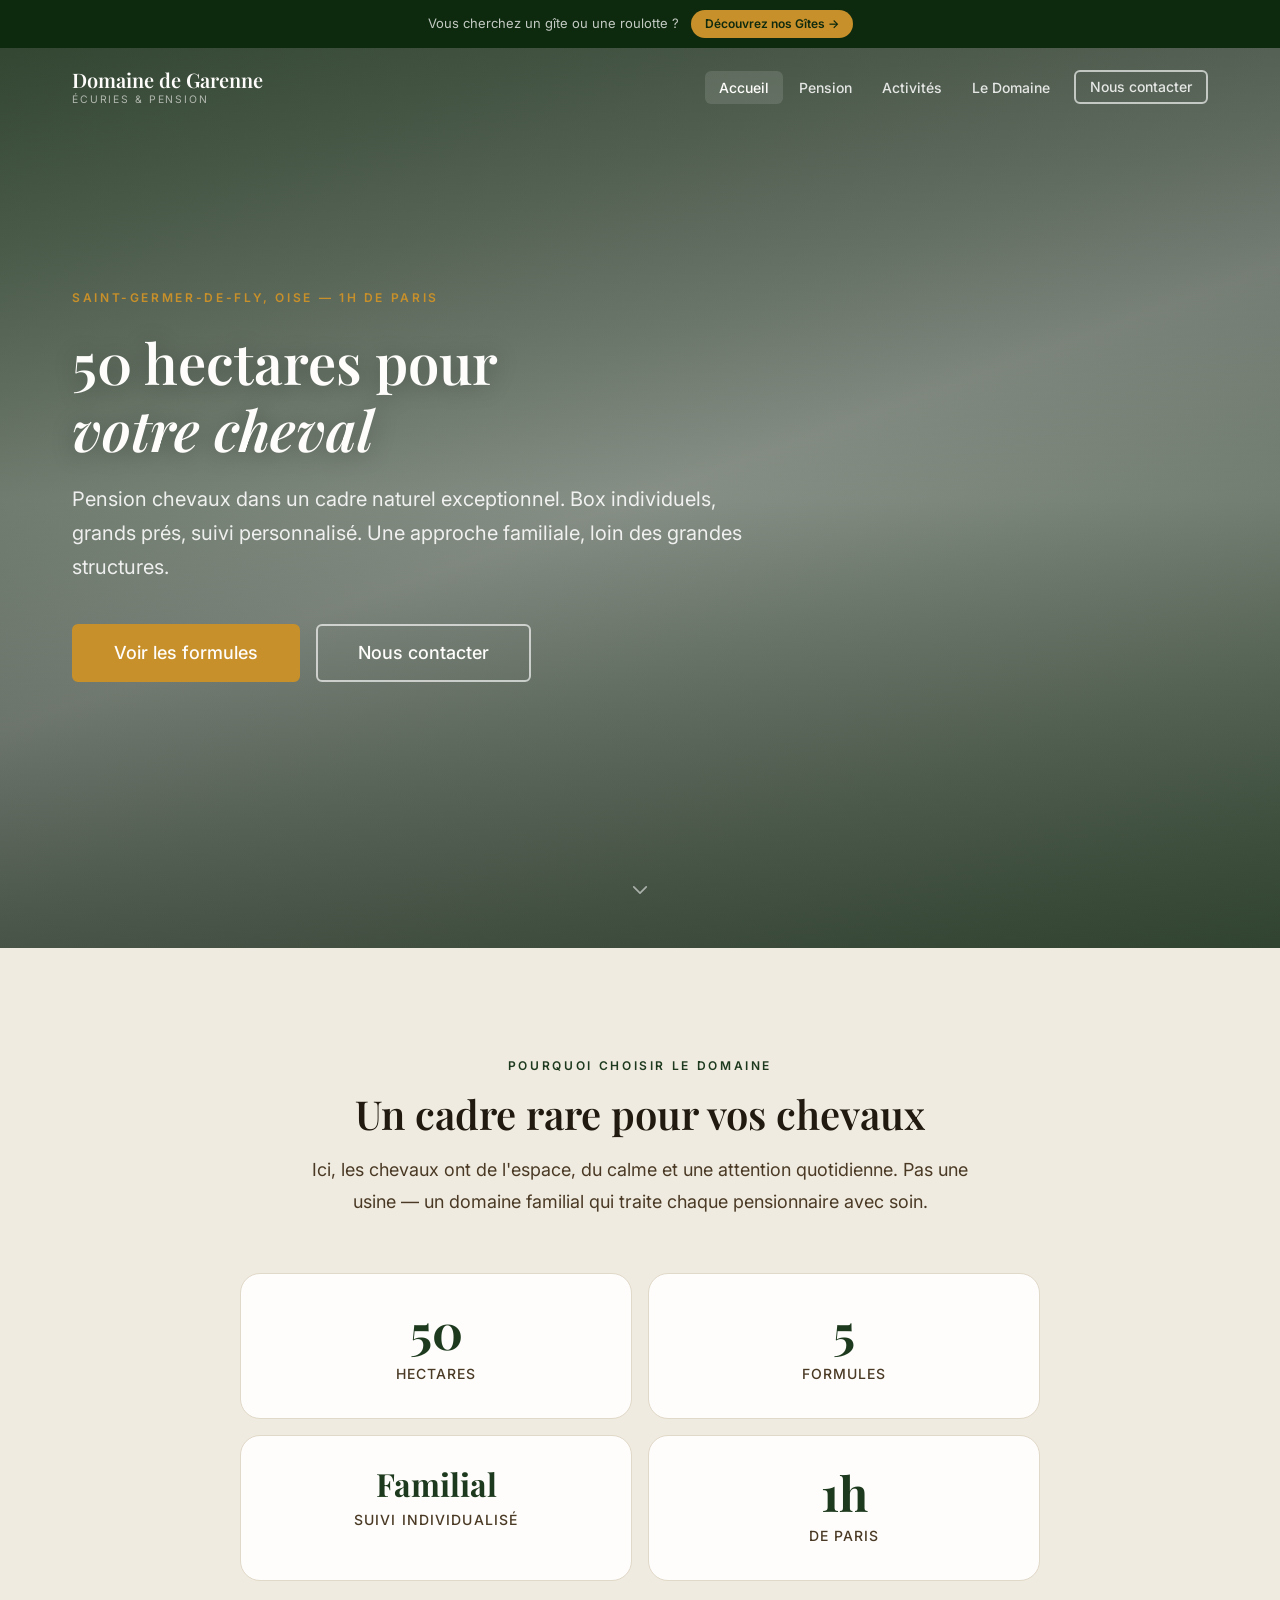
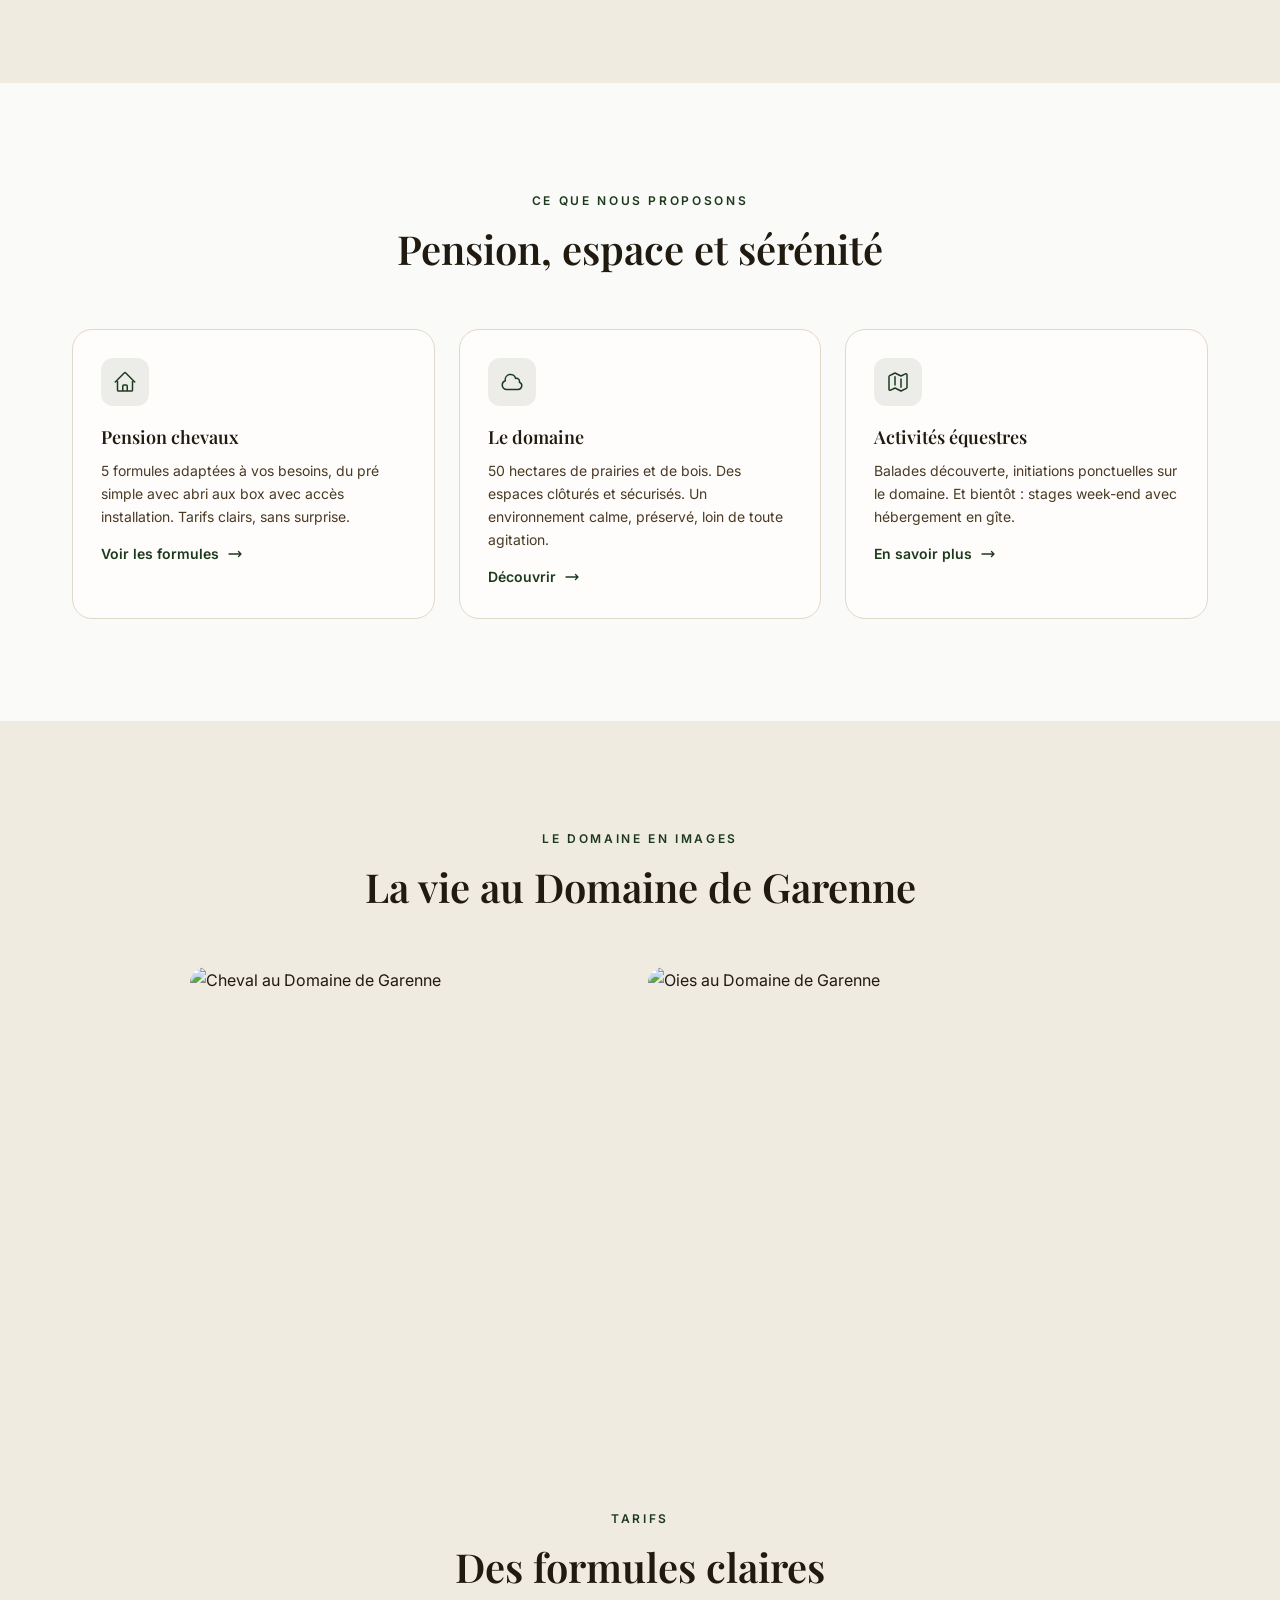
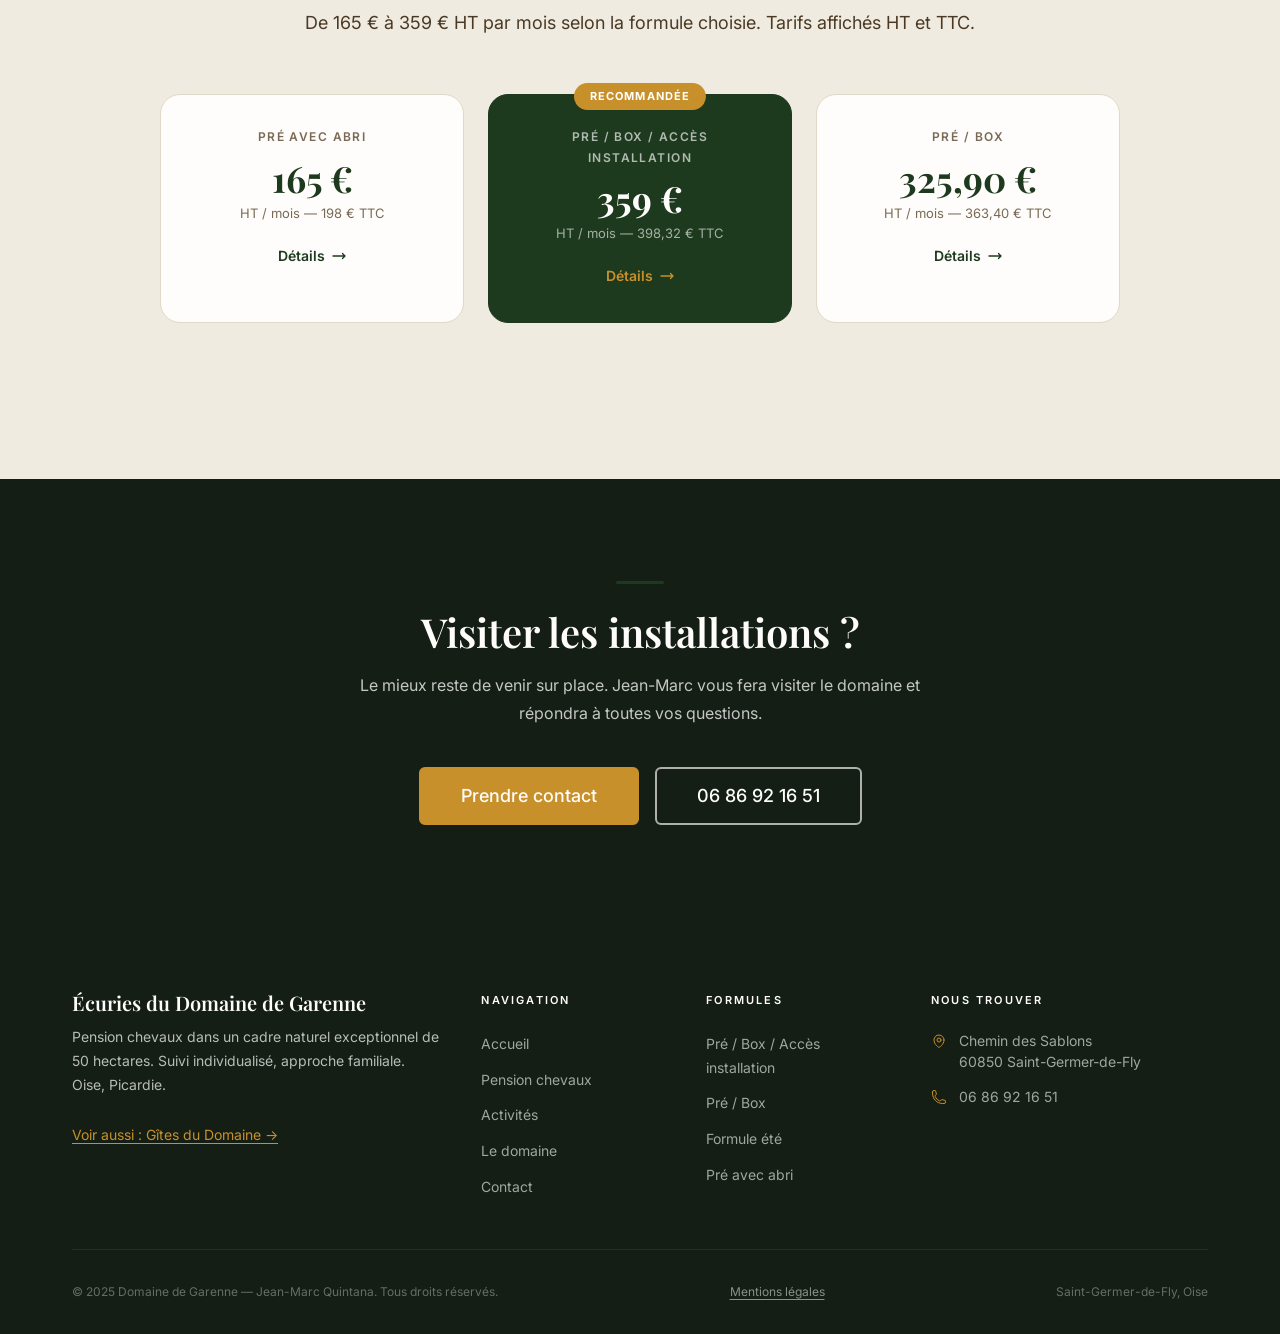
==== sites/ecuries/index.html @ bb7e48c3 "chore(contact): update phone to 06 86 92 16 51 and email to domainedegarenne@gmail.com - Replace pho" ====
<!DOCTYPE html>
<html lang="fr">
<head>
  <meta charset="UTF-8">
  <meta name="viewport" content="width=device-width, initial-scale=1.0">
  <title>Écuries du Domaine de Garenne — Pension chevaux en Oise</title>
  <meta name="description" content="Pension chevaux dans un cadre exceptionnel de 50 hectares à Saint-Germer-de-Fly (Oise). Box, prés, installations. Suivi individualisé. Entre Beauvais et Rouen.">
  <meta name="keywords" content="pension chevaux Oise, box chevaux Picardie, écuries Saint-Germer-de-Fly, pension équestre Beauvais">
  <link rel="canonical" href="https://ecuries.domainedegarenne.com/">

  <meta property="og:type" content="website">
  <meta property="og:url" content="https://ecuries.domainedegarenne.com/">
  <meta property="og:title" content="Écuries du Domaine de Garenne — Pension chevaux, 50 hectares en Oise">
  <meta property="og:description" content="Pension chevaux dans un cadre exceptionnel. 50 hectares, suivi individualisé, approche familiale. Saint-Germer-de-Fly, entre Beauvais et Rouen.">

  <script type="application/ld+json">
  {
    "@context": "https://schema.org",
    "@type": "LocalBusiness",
    "name": "Écuries du Domaine de Garenne",
    "description": "Pension chevaux dans un cadre de 50 hectares en Picardie. Box individuels, grands prés, suivi personnalisé.",
    "url": "https://ecuries.domainedegarenne.com",
    "telephone": "+33686921651",
    "address": {
      "@type": "PostalAddress",
      "streetAddress": "Chemin des Sablons",
      "addressLocality": "Saint-Germer-de-Fly",
      "postalCode": "60850",
      "addressRegion": "Oise",
      "addressCountry": "FR"
    },
    "geo": { "@type": "GeoCoordinates", "latitude": 49.4391, "longitude": 1.7695 },
    "priceRange": "€€"
  }
  </script>

  <link rel="icon" type="image/svg+xml" href="data:image/svg+xml,<svg xmlns='http://www.w3.org/2000/svg' viewBox='0 0 100 100'><text y='.9em' font-size='90'>🐴</text></svg>">
  <link rel="preconnect" href="https://fonts.googleapis.com">
  <link rel="preconnect" href="https://fonts.gstatic.com" crossorigin>
  <link href="https://fonts.googleapis.com/css2?family=Playfair+Display:ital,wght@0,400;0,600;0,700;1,400;1,600&family=Inter:wght@300;400;500;600&display=swap" rel="stylesheet">
  <link rel="stylesheet" href="css/styles.css">
</head>
<body>

  <div class="top-banner">
    <p>Vous cherchez un gîte ou une roulotte ? <a href="https://gites.domainedegarenne.com">Découvrez nos Gîtes →</a></p>
  </div>

  <header>
    <nav class="nav nav--transparent" aria-label="Navigation principale">
      <div class="container">
        <div class="nav__inner">
          <a href="index.html" class="nav__logo">
            Domaine de Garenne
            <small>Écuries & Pension</small>
          </a>
          <ul class="nav__links" role="list">
            <li><a href="index.html" class="nav__link" data-nav-link>Accueil</a></li>
            <li><a href="pension.html" class="nav__link" data-nav-link>Pension</a></li>
            <li><a href="activites.html" class="nav__link" data-nav-link>Activités</a></li>
            <li><a href="domaine.html" class="nav__link" data-nav-link>Le Domaine</a></li>
            <li><a href="contact.html" class="nav__link nav__cta btn btn-outline-white btn-sm" data-nav-link>Nous contacter</a></li>
          </ul>
          
          <button class="nav__hamburger" aria-label="Ouvrir le menu" aria-expanded="false">
            <span></span><span></span><span></span>
          </button>
        </div>
      </div>
    </nav>
    <nav class="nav__mobile" aria-label="Menu mobile">
      <a href="index.html" class="nav__mobile-link">Accueil</a>
      <a href="pension.html" class="nav__mobile-link">Pension chevaux</a>
      <a href="activites.html" class="nav__mobile-link">Activités</a>
      <a href="domaine.html" class="nav__mobile-link">Le Domaine</a>
      <a href="contact.html" class="nav__mobile-link">Contact</a>
      <p class="nav__mobile-phone"><a href="tel:+33686921651">06 86 92 16 51</a></p>
      <p class="nav__mobile-sister">Nos gîtes : <a href="https://gites.domainedegarenne.com">gites.domainedegarenne.com</a></p>
    </nav>
  </header>

  <main>

    <!-- HERO -->
    <section class="hero hero--photo" aria-label="Présentation des écuries" style="background-image:url('https://image.jimcdn.com/app/cms/image/transf/none/path/s24de99a107f22e16/backgroundarea/i3a6f55a61ca5f85d/version/1564490510/image.jpg');">
      <div class="hero__overlay"></div>
      <div class="hero__content">
        <div class="container">
          <p class="hero__label anim-1">Saint-Germer-de-Fly, Oise — 1h de Paris</p>
          <h1 class="hero__title anim-2">
            50 hectares pour<br>
            <em>votre cheval</em>
          </h1>
          <p class="hero__subtitle anim-3">
            Pension chevaux dans un cadre naturel exceptionnel. Box individuels, grands prés, suivi personnalisé.
            Une approche familiale, loin des grandes structures.
          </p>
          <div class="hero__actions anim-4">
            <a href="pension.html" class="btn btn-accent btn-lg">Voir les formules</a>
            <a href="contact.html" class="btn btn-outline-white btn-lg">Nous contacter</a>
          </div>
        </div>
      </div>
      <button class="hero__scroll" aria-label="Défiler">
        <svg xmlns="http://www.w3.org/2000/svg" fill="none" viewBox="0 0 24 24" stroke-width="2" stroke="currentColor"><path stroke-linecap="round" stroke-linejoin="round" d="m19.5 8.25-7.5 7.5-7.5-7.5" /></svg>
      </button>
    </section>

    <!-- POINTS FORTS -->
    <section class="section section-alt">
      <div class="container">
        <div class="section-header reveal">
          <p class="section-header__label">Pourquoi choisir le Domaine</p>
          <h2 class="section-header__title">Un cadre rare pour vos chevaux</h2>
          <p class="section-header__lead">
            Ici, les chevaux ont de l'espace, du calme et une attention quotidienne. Pas une usine — un domaine familial qui traite chaque pensionnaire avec soin.
          </p>
        </div>

        <div style="display:grid;grid-template-columns:repeat(2,1fr);gap:1rem;max-width:800px;margin:0 auto;" class="reveal">
          <div class="point-fort">
            <div class="point-fort__num">50</div>
            <div class="point-fort__label">Hectares</div>
          </div>
          <div class="point-fort">
            <div class="point-fort__num">5</div>
            <div class="point-fort__label">Formules</div>
          </div>
          <div class="point-fort">
            <div class="point-fort__num" style="font-size:2rem;">Familial</div>
            <div class="point-fort__label">Suivi individualisé</div>
          </div>
          <div class="point-fort">
            <div class="point-fort__num">1h</div>
            <div class="point-fort__label">De Paris</div>
          </div>
        </div>
      </div>
    </section>

    <!-- 3 BLOCS SERVICES -->
    <section class="section">
      <div class="container">
        <div class="section-header reveal">
          <p class="section-header__label">Ce que nous proposons</p>
          <h2 class="section-header__title">Pension, espace et sérénité</h2>
        </div>

        <div class="grid-3">
          <a href="pension.html" class="feature reveal" style="text-decoration:none;">
            <div class="feature__icon">
              <svg xmlns="http://www.w3.org/2000/svg" fill="none" viewBox="0 0 24 24" stroke-width="1.5" stroke="currentColor"><path stroke-linecap="round" stroke-linejoin="round" d="M2.25 12 11.204 3.045c.44-.439 1.152-.439 1.591 0L21.75 12M4.5 9.75v10.125c0 .621.504 1.125 1.125 1.125H9.75v-4.875c0-.621.504-1.125 1.125-1.125h2.25c.621 0 1.125.504 1.125 1.125V21h4.125c.621 0 1.125-.504 1.125-1.125V9.75M8.25 21h8.25" /></svg>
            </div>
            <div>
              <p class="feature__title">Pension chevaux</p>
              <p class="feature__text">5 formules adaptées à vos besoins, du pré simple avec abri aux box avec accès installation. Tarifs clairs, sans surprise.</p>
              <span style="font-size:0.875rem;font-weight:600;color:var(--c-primary);display:inline-flex;align-items:center;gap:0.5rem;margin-top:0.875rem;">Voir les formules <svg xmlns="http://www.w3.org/2000/svg" fill="none" viewBox="0 0 24 24" stroke-width="2" stroke="currentColor" style="width:1rem;height:1rem;"><path stroke-linecap="round" stroke-linejoin="round" d="M17.25 8.25 21 12m0 0-3.75 3.75M21 12H3" /></svg></span>
            </div>
          </a>

          <a href="domaine.html" class="feature reveal" style="text-decoration:none;">
            <div class="feature__icon">
              <svg xmlns="http://www.w3.org/2000/svg" fill="none" viewBox="0 0 24 24" stroke-width="1.5" stroke="currentColor"><path stroke-linecap="round" stroke-linejoin="round" d="M2.25 15a4.5 4.5 0 0 0 4.5 4.5H18a3.75 3.75 0 0 0 1.332-7.257 3 3 0 0 0-3.758-3.848 5.25 5.25 0 0 0-10.233 2.33A4.502 4.502 0 0 0 2.25 15Z" /></svg>
            </div>
            <div>
              <p class="feature__title">Le domaine</p>
              <p class="feature__text">50 hectares de prairies et de bois. Des espaces clôturés et sécurisés. Un environnement calme, préservé, loin de toute agitation.</p>
              <span style="font-size:0.875rem;font-weight:600;color:var(--c-primary);display:inline-flex;align-items:center;gap:0.5rem;margin-top:0.875rem;">Découvrir <svg xmlns="http://www.w3.org/2000/svg" fill="none" viewBox="0 0 24 24" stroke-width="2" stroke="currentColor" style="width:1rem;height:1rem;"><path stroke-linecap="round" stroke-linejoin="round" d="M17.25 8.25 21 12m0 0-3.75 3.75M21 12H3" /></svg></span>
            </div>
          </a>

          <a href="activites.html" class="feature reveal" style="text-decoration:none;">
            <div class="feature__icon">
              <svg xmlns="http://www.w3.org/2000/svg" fill="none" viewBox="0 0 24 24" stroke-width="1.5" stroke="currentColor"><path stroke-linecap="round" stroke-linejoin="round" d="M9 6.75V15m6-6v8.25m.503 3.498 4.875-2.437c.381-.19.622-.58.622-1.006V4.82c0-.836-.88-1.38-1.628-1.006l-3.869 1.934c-.317.159-.69.159-1.006 0L9.503 3.252a1.125 1.125 0 0 0-1.006 0L3.622 5.689C3.24 5.88 3 6.27 3 6.695V19.18c0 .836.88 1.38 1.628 1.006l3.869-1.934c.317-.159.69-.159 1.006 0l4.994 2.497c.317.158.69.158 1.006 0Z" /></svg>
            </div>
            <div>
              <p class="feature__title">Activités équestres</p>
              <p class="feature__text">Balades découverte, initiations ponctuelles sur le domaine. Et bientôt : stages week-end avec hébergement en gîte.</p>
              <span style="font-size:0.875rem;font-weight:600;color:var(--c-primary);display:inline-flex;align-items:center;gap:0.5rem;margin-top:0.875rem;">En savoir plus <svg xmlns="http://www.w3.org/2000/svg" fill="none" viewBox="0 0 24 24" stroke-width="2" stroke="currentColor" style="width:1rem;height:1rem;"><path stroke-linecap="round" stroke-linejoin="round" d="M17.25 8.25 21 12m0 0-3.75 3.75M21 12H3" /></svg></span>
            </div>
          </a>
        </div>
      </div>
    </section>

    <!-- APERÇU PHOTOS DOMAINE -->
    <section class="section section-alt">
      <div class="container">
        <div class="section-header reveal">
          <p class="section-header__label">Le domaine en images</p>
          <h2 class="section-header__title">La vie au Domaine de Garenne</h2>
        </div>
        <div style="display:grid;grid-template-columns:repeat(2,1fr);gap:1rem;max-width:900px;margin:0 auto;" class="reveal">
          <div style="border-radius:1rem;overflow:hidden;aspect-ratio:4/3;">
            <img src="https://image.jimcdn.com/app/cms/image/transf/none/path/s24de99a107f22e16/image/i38fd7ff87d722a09/version/1563283740/image.png"
                 alt="Cheval au Domaine de Garenne"
                 style="width:100%;height:100%;object-fit:cover;display:block;">
          </div>
          <div style="border-radius:1rem;overflow:hidden;aspect-ratio:4/3;">
            <img src="https://image.jimcdn.com/app/cms/image/transf/none/path/s24de99a107f22e16/image/i77f47f637c3f949d/version/1563283754/image.png"
                 alt="Oies au Domaine de Garenne"
                 style="width:100%;height:100%;object-fit:cover;display:block;">
          </div>
        </div>
      </div>
    </section>

    <!-- APERÇU TARIFS -->
    <section class="section section-alt">
      <div class="container">
        <div class="section-header reveal">
          <p class="section-header__label">Tarifs</p>
          <h2 class="section-header__title">Des formules claires</h2>
          <p class="section-header__lead">De 165 € à 359 € HT par mois selon la formule choisie. Tarifs affichés HT et TTC.</p>
        </div>

        <div class="grid-3" style="max-width:960px;margin:0 auto;">

          <div style="background:var(--c-white);border-radius:1.25rem;padding:2rem;border:1px solid var(--c-border);text-align:center;" class="reveal">
            <p style="font-size:0.75rem;font-weight:600;letter-spacing:0.12em;text-transform:uppercase;color:var(--c-text-light);margin-bottom:0.75rem;">Pré avec abri</p>
            <p style="font-family:'Playfair Display',serif;font-size:2.25rem;font-weight:700;color:var(--c-primary);line-height:1;">165 €</p>
            <p style="font-size:0.8125rem;color:var(--c-text-light);margin-top:0.375rem;">HT / mois — 198 € TTC</p>
            <a href="pension.html" style="display:inline-flex;align-items:center;gap:0.375rem;font-size:0.875rem;font-weight:600;color:var(--c-primary);margin-top:1.25rem;">Détails <svg xmlns="http://www.w3.org/2000/svg" fill="none" viewBox="0 0 24 24" stroke-width="2" stroke="currentColor" style="width:1rem;height:1rem;"><path stroke-linecap="round" stroke-linejoin="round" d="M17.25 8.25 21 12m0 0-3.75 3.75M21 12H3" /></svg></a>
          </div>

          <div style="background:var(--c-primary);border-radius:1.25rem;padding:2rem;border:1px solid var(--c-primary);text-align:center;position:relative;" class="reveal">
            <span style="position:absolute;top:-0.75rem;left:50%;transform:translateX(-50%);background:var(--c-accent);color:white;font-size:0.6875rem;font-weight:700;letter-spacing:0.1em;text-transform:uppercase;padding:0.25rem 1rem;border-radius:99px;white-space:nowrap;">Recommandée</span>
            <p style="font-size:0.75rem;font-weight:600;letter-spacing:0.12em;text-transform:uppercase;color:rgba(255,255,255,0.65);margin-bottom:0.75rem;">Pré / Box / Accès installation</p>
            <p style="font-family:'Playfair Display',serif;font-size:2.25rem;font-weight:700;color:var(--c-white);line-height:1;">359 €</p>
            <p style="font-size:0.8125rem;color:rgba(255,255,255,0.6);margin-top:0.375rem;">HT / mois — 398,32 € TTC</p>
            <a href="pension.html" style="display:inline-flex;align-items:center;gap:0.375rem;font-size:0.875rem;font-weight:600;color:var(--c-accent);margin-top:1.25rem;">Détails <svg xmlns="http://www.w3.org/2000/svg" fill="none" viewBox="0 0 24 24" stroke-width="2" stroke="currentColor" style="width:1rem;height:1rem;"><path stroke-linecap="round" stroke-linejoin="round" d="M17.25 8.25 21 12m0 0-3.75 3.75M21 12H3" /></svg></a>
          </div>

          <div style="background:var(--c-white);border-radius:1.25rem;padding:2rem;border:1px solid var(--c-border);text-align:center;" class="reveal">
            <p style="font-size:0.75rem;font-weight:600;letter-spacing:0.12em;text-transform:uppercase;color:var(--c-text-light);margin-bottom:0.75rem;">Pré / Box</p>
            <p style="font-family:'Playfair Display',serif;font-size:2.25rem;font-weight:700;color:var(--c-primary);line-height:1;">325,90 €</p>
            <p style="font-size:0.8125rem;color:var(--c-text-light);margin-top:0.375rem;">HT / mois — 363,40 € TTC</p>
            <a href="pension.html" style="display:inline-flex;align-items:center;gap:0.375rem;font-size:0.875rem;font-weight:600;color:var(--c-primary);margin-top:1.25rem;">Détails <svg xmlns="http://www.w3.org/2000/svg" fill="none" viewBox="0 0 24 24" stroke-width="2" stroke="currentColor" style="width:1rem;height:1rem;"><path stroke-linecap="round" stroke-linejoin="round" d="M17.25 8.25 21 12m0 0-3.75 3.75M21 12H3" /></svg></a>
          </div>
        </div>

        <p style="text-align:center;font-size:0.8125rem;color:var(--c-text-light);margin-top:2rem;" class="reveal">
          5 formules disponibles. <a href="pension.html" style="color:var(--c-primary);text-decoration:underline;text-underline-offset:3px;font-weight:500;">Voir toutes les formules →</a>
        </p>
      </div>
    </section>

    <!-- CTA -->
    <section class="section section-dark" style="text-align:center;">
      <div class="container">
        <div class="reveal" style="max-width:560px;margin:0 auto;">
          <div class="divider divider--center"></div>
          <h2 style="color:var(--c-white);margin-bottom:1rem;">Visiter les installations ?</h2>
          <p style="color:rgba(255,255,255,0.75);margin-bottom:2.5rem;">
            Le mieux reste de venir sur place. Jean-Marc vous fera visiter le domaine et répondra à toutes vos questions.
          </p>
          <div style="display:flex;flex-wrap:wrap;gap:1rem;justify-content:center;">
            <a href="contact.html" class="btn btn-accent btn-lg">Prendre contact</a>
            <a href="tel:+33686921651" class="btn btn-outline-white btn-lg">06 86 92 16 51</a>
          </div>
        </div>
      </div>
    </section>

  </main>

  <footer class="footer">
    <div class="container">
      <div class="footer__grid">
        <div class="footer__brand">
          <h3>Écuries du Domaine de Garenne</h3>
          <p>Pension chevaux dans un cadre naturel exceptionnel de 50 hectares. Suivi individualisé, approche familiale. Oise, Picardie.</p>
          <a href="https://gites.domainedegarenne.com" style="font-size:0.875rem;color:var(--c-accent);text-decoration:underline;text-underline-offset:3px;">Voir aussi : Gîtes du Domaine →</a>
        </div>
        <div>
          <p class="footer__heading">Navigation</p>
          <nav class="footer__nav">
            <a href="index.html">Accueil</a>
            <a href="pension.html">Pension chevaux</a>
            <a href="activites.html">Activités</a>
            <a href="domaine.html">Le domaine</a>
            <a href="contact.html">Contact</a>
          </nav>
        </div>
        <div>
          <p class="footer__heading">Formules</p>
          <nav class="footer__nav">
            <a href="pension.html">Pré / Box / Accès installation</a>
            <a href="pension.html">Pré / Box</a>
            <a href="pension.html">Formule été</a>
            <a href="pension.html">Pré avec abri</a>
          </nav>
        </div>
        <div>
          <p class="footer__heading">Nous trouver</p>
          <address style="font-style:normal;">
            <p class="footer__contact-item">
              <svg xmlns="http://www.w3.org/2000/svg" fill="none" viewBox="0 0 24 24" stroke-width="1.5" stroke="currentColor"><path stroke-linecap="round" stroke-linejoin="round" d="M15 10.5a3 3 0 1 1-6 0 3 3 0 0 1 6 0Z" /><path stroke-linecap="round" stroke-linejoin="round" d="M19.5 10.5c0 7.142-7.5 11.25-7.5 11.25S4.5 17.642 4.5 10.5a7.5 7.5 0 1 1 15 0Z" /></svg>
              Chemin des Sablons<br>60850 Saint-Germer-de-Fly
            </p>
            <p class="footer__contact-item">
              <svg xmlns="http://www.w3.org/2000/svg" fill="none" viewBox="0 0 24 24" stroke-width="1.5" stroke="currentColor"><path stroke-linecap="round" stroke-linejoin="round" d="M2.25 6.75c0 8.284 6.716 15 15 15h2.25a2.25 2.25 0 0 0 2.25-2.25v-1.372c0-.516-.351-.966-.852-1.091l-4.423-1.106c-.44-.11-.902.055-1.173.417l-.97 1.293c-.282.376-.769.542-1.21.38a12.035 12.035 0 0 1-7.143-7.143c-.162-.441.004-.928.38-1.21l1.293-.97c.363-.271.527-.734.417-1.173L6.963 3.102a1.125 1.125 0 0 0-1.091-.852H4.5A2.25 2.25 0 0 0 2.25 4.5v2.25Z" /></svg>
              <a href="tel:+33686921651">06 86 92 16 51</a>
            </p>
          </address>
        </div>
      </div>
      <div class="footer__bottom">
        <p>© 2025 Domaine de Garenne — Jean-Marc Quintana. Tous droits réservés.</p>
        <a href="mentions-legales.html" style="color:rgba(255,255,255,0.5);text-decoration:underline;text-underline-offset:3px;font-size:0.75rem;">Mentions légales</a>
        <p>Saint-Germer-de-Fly, Oise</p>
      </div>
    </div>
  </footer>

  <script src="js/main.js"></script>
</body>
</html>
---- sites/ecuries/css/styles.css ----
/*
 * ============================================================
 * ÉCURIES DU DOMAINE DE GARENNE — Feuille de styles
 * Palette : vert profond, brun cuir, sable — sobre et pro
 * ============================================================
 */

@import url('https://fonts.googleapis.com/css2?family=Playfair+Display:ital,wght@0,400;0,600;0,700;1,400;1,600&family=Inter:wght@300;400;500;600&display=swap');

/* ===== PALETTE ÉCURIES ===== */
:root {
  --c-primary:       #1E3A1E;   /* Vert profond */
  --c-primary-light: #2E5A2E;
  --c-primary-dark:  #0E2A0E;
  --c-primary-rgb:   30, 58, 30;

  --c-secondary:       #7A5C3A; /* Brun cuir */
  --c-secondary-light: #8A6C4A;

  --c-accent:        #C8902A;   /* Doré sable pour CTA */

  --c-bg:       #FAFAF8;
  --c-bg-warm:  #F0EBE0;        /* Sable */
  --c-bg-dark:  #141E14;
  --c-white:    #FEFDFB;

  --c-text:       #201A10;
  --c-text-mid:   #4A3A25;
  --c-text-light: #7A6A55;

  --c-border: #E0D8C8;

  --c-ph-1: #2E5A2E;
  --c-ph-2: #3A6A3A;
  --c-ph-3: #4A5A3A;
  --c-ph-4: #7A5C3A;
}

/* ===== RESET & BASE ===== */
*, *::before, *::after { box-sizing: border-box; margin: 0; padding: 0; }
html { scroll-behavior: smooth; -webkit-text-size-adjust: 100%; }
body {
  font-family: 'Inter', system-ui, -apple-system, sans-serif;
  font-size: 1rem;
  line-height: 1.7;
  color: var(--c-text);
  background-color: var(--c-bg);
  -webkit-font-smoothing: antialiased;
}
img, video { max-width: 100%; height: auto; display: block; }
a { color: inherit; text-decoration: none; }
ul, ol { list-style: none; }
button, input, textarea, select { font: inherit; }

/* ===== TYPOGRAPHIE ===== */
h1, h2, h3, h4, h5, h6 {
  font-family: 'Playfair Display', Georgia, serif;
  line-height: 1.2;
  color: var(--c-text);
  font-weight: 600;
}
h1 { font-size: clamp(2rem, 5vw, 3.5rem); }
h2 { font-size: clamp(1.625rem, 3.5vw, 2.5rem); }
h3 { font-size: clamp(1.25rem, 2.5vw, 1.875rem); }
h4 { font-size: clamp(1.125rem, 2vw, 1.375rem); }

/* ===== LAYOUT ===== */
.container {
  width: 100%;
  max-width: 1200px;
  margin-inline: auto;
  padding-inline: clamp(1rem, 5vw, 2rem);
}
.section { padding-block: clamp(4rem, 8vw, 8rem); }
.section-alt { background-color: var(--c-bg-warm); }
.section-dark { background-color: var(--c-bg-dark); color: var(--c-white); }
.section-dark h1, .section-dark h2, .section-dark h3, .section-dark h4 { color: var(--c-white); }

.grid-2 { display: grid; grid-template-columns: 1fr; gap: 1.5rem; }
@media (min-width: 768px) { .grid-2 { grid-template-columns: repeat(2, 1fr); } }
.grid-3 { display: grid; grid-template-columns: 1fr; gap: 1.5rem; }
@media (min-width: 640px)  { .grid-3 { grid-template-columns: repeat(2, 1fr); } }
@media (min-width: 1024px) { .grid-3 { grid-template-columns: repeat(3, 1fr); } }

/* ===== PLACEHOLDERS ===== */
.photo-ph {
  position: relative; width: 100%; overflow: hidden;
  border-radius: 0.75rem; background-color: var(--c-primary);
}
.photo-ph--ratio-4-3  { aspect-ratio: 4 / 3; }
.photo-ph--ratio-16-9 { aspect-ratio: 16 / 9; }
.photo-ph--ratio-3-2  { aspect-ratio: 3 / 2; }
.photo-ph--ratio-1-1  { aspect-ratio: 1 / 1; }
.photo-ph--hero       { aspect-ratio: unset; min-height: 60vh; }
.photo-ph__inner {
  position: absolute; inset: 0;
  display: flex; flex-direction: column; align-items: center; justify-content: center;
  gap: 0.75rem; color: rgba(255,255,255,0.6);
  font-size: 0.8125rem; letter-spacing: 0.08em;
  text-align: center; padding: 1rem; text-transform: uppercase;
}
.photo-ph__inner svg { width: 2.25rem; height: 2.25rem; opacity: 0.4; }

/* ===== BOUTONS ===== */
.btn {
  display: inline-flex; align-items: center; justify-content: center;
  gap: 0.5rem; padding: 0.875rem 2rem;
  font-size: 1rem; font-weight: 500;
  border-radius: 0.375rem; cursor: pointer;
  transition: all 250ms ease; border: 2px solid transparent;
  white-space: nowrap; line-height: 1;
}
.btn:focus-visible { outline: 3px solid var(--c-primary); outline-offset: 3px; }

.btn-primary {
  background-color: var(--c-primary); color: var(--c-white); border-color: var(--c-primary);
}
.btn-primary:hover {
  background-color: var(--c-primary-dark); border-color: var(--c-primary-dark);
  transform: translateY(-1px);
  box-shadow: 0 4px 12px rgba(30,58,30,0.3);
}
.btn-secondary {
  background-color: transparent; color: var(--c-primary); border-color: var(--c-primary);
}
.btn-secondary:hover { background-color: var(--c-primary); color: var(--c-white); }
.btn-accent {
  background-color: var(--c-accent); color: var(--c-white); border-color: var(--c-accent);
}
.btn-accent:hover {
  background-color: #A87020; border-color: #A87020;
  transform: translateY(-1px); box-shadow: 0 4px 12px rgba(200,144,42,0.35);
}
.btn-outline-white {
  background-color: transparent; color: var(--c-white); border-color: rgba(255,255,255,0.65);
}
.btn-outline-white:hover { background-color: var(--c-white); color: var(--c-primary); border-color: var(--c-white); }
.btn-lg { padding: 1.125rem 2.5rem; font-size: 1.125rem; }
.btn-sm { padding: 0.5rem 1.25rem; font-size: 0.875rem; }

/* ===== NAVIGATION ===== */
.nav {
  position: fixed; top: 0; left: 0; right: 0; z-index: 100;
  transition: background-color 250ms ease, box-shadow 250ms ease, padding 250ms ease;
  padding: 1.25rem 0;
}
.nav--transparent { background-color: transparent; }
.nav--solid {
  background-color: var(--c-white);
  box-shadow: 0 1px 8px rgba(0,0,0,0.08);
  padding: 0.875rem 0;
}
.nav__inner { display: flex; align-items: center; justify-content: space-between; gap: 1rem; }

.nav__logo {
  font-family: 'Playfair Display', serif;
  font-size: 1.25rem; font-weight: 600;
  color: var(--c-white); transition: color 150ms ease;
  flex-shrink: 0; line-height: 1.2;
}
.nav--solid .nav__logo { color: var(--c-text); }
.nav__logo small {
  display: block; font-family: 'Inter', sans-serif;
  font-size: 0.65rem; font-weight: 400;
  letter-spacing: 0.18em; text-transform: uppercase;
  opacity: 0.6; margin-top: 0.125rem;
}

.nav__links { display: none; align-items: center; gap: 0.125rem; }
@media (min-width: 768px) { .nav__links { display: flex; } }

.nav__link {
  font-size: 0.875rem; font-weight: 500;
  color: rgba(255,255,255,0.85);
  padding: 0.5rem 0.875rem; border-radius: 0.375rem;
  transition: all 150ms ease; white-space: nowrap;
}
.nav__link:hover, .nav__link--active { color: var(--c-white); background-color: rgba(255,255,255,0.12); }
.nav--solid .nav__link { color: var(--c-text-mid); }
.nav--solid .nav__link:hover, .nav--solid .nav__link--active { color: var(--c-primary); background-color: rgba(30,58,30,0.06); }
.nav__cta { margin-left: 0.5rem; }

.nav__phone { display: none; font-size: 0.875rem; font-weight: 600; color: var(--c-white); transition: color 150ms ease; }
@media (min-width: 1024px) { .nav__phone { display: block; } }
.nav--solid .nav__phone { color: var(--c-primary); }

.nav__hamburger {
  display: flex; flex-direction: column; gap: 5px;
  padding: 0.5rem; cursor: pointer; border: none;
  background: transparent; border-radius: 0.375rem;
}
@media (min-width: 768px) { .nav__hamburger { display: none; } }
.nav__hamburger span {
  display: block; width: 24px; height: 2px;
  background-color: var(--c-white); border-radius: 2px;
  transition: all 250ms ease; transform-origin: center;
}
.nav--solid .nav__hamburger span { background-color: var(--c-text); }
.nav__hamburger.is-open span:nth-child(1) { transform: translateY(7px) rotate(45deg); }
.nav__hamburger.is-open span:nth-child(2) { opacity: 0; transform: scaleX(0); }
.nav__hamburger.is-open span:nth-child(3) { transform: translateY(-7px) rotate(-45deg); }

.nav__mobile {
  display: none; position: fixed; top: 0; left: 0; right: 0; bottom: 0;
  background-color: var(--c-bg-dark); z-index: 99;
  padding: 6rem 2rem 2rem; flex-direction: column; gap: 0; overflow-y: auto;
}
.nav__mobile.is-open { display: flex; }
.nav__mobile-link {
  font-family: 'Playfair Display', serif; font-size: 1.75rem;
  color: var(--c-white); padding: 1rem 0;
  border-bottom: 1px solid rgba(255,255,255,0.08);
  transition: color 150ms ease;
}
.nav__mobile-link:hover { color: var(--c-accent); }
.nav__mobile-phone { margin-top: 2.5rem; font-size: 1.125rem; font-weight: 600; color: var(--c-accent); }
.nav__mobile-sister { margin-top: 1rem; font-size: 0.875rem; color: rgba(255,255,255,0.5); }
.nav__mobile-sister a { color: rgba(255,255,255,0.75); text-decoration: underline; }

/* ===== HERO ===== */
.hero {
  position: relative; min-height: 100vh;
  display: flex; align-items: center; overflow: hidden;
}
.hero__bg { position: absolute; inset: 0; z-index: 0; }
.hero__overlay {
  position: absolute; inset: 0;
  background: linear-gradient(160deg, rgba(14,42,14,0.70) 0%, rgba(14,42,14,0.30) 50%, rgba(14,42,14,0.65) 100%);
  z-index: 1;
}
.hero__content { position: relative; z-index: 2; width: 100%; padding-top: 6rem; padding-bottom: 8rem; }
.hero__label {
  display: inline-block; font-size: 0.75rem; font-weight: 600;
  letter-spacing: 0.22em; text-transform: uppercase;
  color: var(--c-accent); margin-bottom: 1.25rem;
}
.hero__title { color: var(--c-white); margin-bottom: 1.25rem; text-shadow: 0 2px 24px rgba(0,0,0,0.3); }
.hero__subtitle {
  font-size: clamp(1rem, 2vw, 1.25rem); color: rgba(255,255,255,0.88);
  max-width: 44rem; margin-bottom: 2.5rem; line-height: 1.7;
}
.hero__actions { display: flex; flex-wrap: wrap; gap: 1rem; align-items: center; }
.hero__scroll {
  position: absolute; bottom: 2.5rem; left: 50%;
  transform: translateX(-50%); z-index: 2;
  display: flex; flex-direction: column; align-items: center; gap: 0.5rem;
  color: rgba(255,255,255,0.55); font-size: 0.6875rem;
  letter-spacing: 0.15em; text-transform: uppercase;
  animation: bounce 2.5s ease-in-out infinite; cursor: pointer;
  background: none; border: none; padding: 0.5rem;
}
.hero__scroll svg { width: 1.25rem; height: 1.25rem; }
@keyframes bounce {
  0%, 100% { transform: translateX(-50%) translateY(0); }
  50% { transform: translateX(-50%) translateY(-8px); }
}

/* ===== SECTION HEADER ===== */
.section-header { text-align: center; max-width: 42rem; margin-inline: auto; margin-bottom: 3.5rem; }
.section-header__label {
  display: inline-block; font-size: 0.75rem; font-weight: 600;
  letter-spacing: 0.22em; text-transform: uppercase;
  color: var(--c-primary); margin-bottom: 0.875rem;
}
.section-header__title { margin-bottom: 1rem; }
.section-header__lead { font-size: 1.125rem; color: var(--c-text-mid); line-height: 1.75; }

/* ===== CARD FORMULE PENSION ===== */
.card-formule {
  background: var(--c-white);
  border-radius: 1.25rem; overflow: hidden;
  border: 1px solid var(--c-border);
  box-shadow: 0 2px 8px rgba(0,0,0,0.05);
  transition: box-shadow 250ms ease, transform 250ms ease;
  display: flex; flex-direction: column;
}
.card-formule:hover { box-shadow: 0 12px 32px rgba(0,0,0,0.1); transform: translateY(-4px); }

.card-formule--populaire {
  border-color: var(--c-primary);
  box-shadow: 0 4px 20px rgba(30,58,30,0.15);
}

.card-formule__header {
  padding: 1.75rem 1.75rem 1.5rem;
  background: var(--c-primary-dark);
  color: var(--c-white);
  position: relative;
}
.card-formule--populaire .card-formule__header {
  background: linear-gradient(135deg, var(--c-primary-dark) 0%, var(--c-primary) 100%);
}

.card-formule__badge-pop {
  position: absolute; top: 1rem; right: 1rem;
  background: var(--c-accent); color: var(--c-white);
  font-size: 0.6875rem; font-weight: 700;
  letter-spacing: 0.1em; text-transform: uppercase;
  padding: 0.25rem 0.75rem; border-radius: 99px;
}

.card-formule__title {
  font-family: 'Playfair Display', serif;
  font-size: 1.25rem; color: var(--c-white); margin-bottom: 0.5rem;
}
.card-formule__desc { font-size: 0.875rem; color: rgba(255,255,255,0.75); line-height: 1.6; }

.card-formule__prix {
  display: flex; align-items: baseline; gap: 0.375rem;
  margin-top: 1.25rem; padding-top: 1.25rem;
  border-top: 1px solid rgba(255,255,255,0.15);
}
.card-formule__ht {
  font-family: 'Playfair Display', serif;
  font-size: 1.75rem; font-weight: 700; color: var(--c-white); line-height: 1;
}
.card-formule__ttc {
  font-size: 0.875rem; color: rgba(255,255,255,0.6);
}

.card-formule__body { padding: 1.75rem; flex: 1; }
.card-formule__inclus-title {
  font-size: 0.75rem; font-weight: 600;
  letter-spacing: 0.1em; text-transform: uppercase;
  color: var(--c-text-light); margin-bottom: 0.875rem;
}
.card-formule__inclus { display: flex; flex-direction: column; gap: 0.5rem; }
.card-formule__inclus li {
  display: flex; align-items: flex-start;
  gap: 0.625rem; font-size: 0.875rem; color: var(--c-text-mid);
}
.card-formule__inclus li svg {
  width: 1rem; height: 1rem; color: var(--c-primary);
  flex-shrink: 0; margin-top: 0.125rem;
}

/* ===== FEATURE ===== */
.feature {
  display: flex; flex-direction: column; align-items: flex-start;
  gap: 1rem; padding: 1.75rem;
  background: var(--c-white); border-radius: 1.25rem;
  border: 1px solid var(--c-border);
  transition: box-shadow 250ms ease, transform 250ms ease;
}
.feature:hover { box-shadow: 0 8px 24px rgba(0,0,0,0.08); transform: translateY(-2px); }
.feature__icon {
  width: 3rem; height: 3rem; border-radius: 0.75rem;
  background-color: rgba(30,58,30,0.08);
  display: flex; align-items: center; justify-content: center; flex-shrink: 0;
}
.feature__icon svg { width: 1.5rem; height: 1.5rem; color: var(--c-primary); }
.feature__title { font-family: 'Playfair Display', serif; font-size: 1.125rem; font-weight: 600; margin-bottom: 0.375rem; }
.feature__text { font-size: 0.875rem; color: var(--c-text-mid); line-height: 1.65; }

/* ===== FORMULAIRE ===== */
.form-group { display: flex; flex-direction: column; gap: 0.375rem; margin-bottom: 1.25rem; }
.form-label { font-size: 0.875rem; font-weight: 500; color: var(--c-text); }
.form-label .req { color: #EF4444; margin-left: 0.25rem; }
.form-input, .form-textarea, .form-select {
  width: 100%; padding: 0.875rem 1rem;
  font-size: 1rem; font-family: 'Inter', sans-serif;
  color: var(--c-text); background-color: var(--c-white);
  border: 1.5px solid var(--c-border); border-radius: 0.5rem;
  transition: border-color 150ms ease, box-shadow 150ms ease;
  appearance: none;
}
.form-input:focus, .form-textarea:focus, .form-select:focus {
  outline: none; border-color: var(--c-primary);
  box-shadow: 0 0 0 3px rgba(30,58,30,0.12);
}
.form-input::placeholder, .form-textarea::placeholder { color: var(--c-text-light); }
.form-textarea { resize: vertical; min-height: 9rem; }
.form-row { display: grid; grid-template-columns: 1fr; gap: 0; }
@media (min-width: 640px) { .form-row { grid-template-columns: repeat(2, 1fr); gap: 0 1.25rem; } }

/* ===== FOOTER ===== */
.footer { background-color: var(--c-bg-dark); color: rgba(255,255,255,0.7); padding-top: 4rem; padding-bottom: 2rem; }
.footer__grid { display: grid; grid-template-columns: 1fr; gap: 2.5rem; margin-bottom: 3rem; }
@media (min-width: 640px)  { .footer__grid { grid-template-columns: repeat(2, 1fr); } }
@media (min-width: 1024px) { .footer__grid { grid-template-columns: 2fr 1fr 1fr 1.5fr; } }
.footer__brand h3 { font-family: 'Playfair Display', serif; font-size: 1.25rem; color: var(--c-white); margin-bottom: 0.625rem; }
.footer__brand p { font-size: 0.875rem; line-height: 1.7; margin-bottom: 1.5rem; }
.footer__heading { font-size: 0.6875rem; font-weight: 600; letter-spacing: 0.2em; text-transform: uppercase; color: var(--c-white); margin-bottom: 1.25rem; }
.footer__nav { display: flex; flex-direction: column; gap: 0.5rem; }
.footer__nav a { font-size: 0.875rem; color: rgba(255,255,255,0.6); transition: color 150ms ease; padding: 0.125rem 0; }
.footer__nav a:hover { color: var(--c-white); }
.footer__contact-item { display: flex; align-items: flex-start; gap: 0.75rem; font-size: 0.875rem; color: rgba(255,255,255,0.6); margin-bottom: 0.875rem; line-height: 1.5; }
.footer__contact-item svg { width: 1rem; height: 1rem; flex-shrink: 0; margin-top: 0.175rem; color: var(--c-accent); }
.footer__contact-item a:hover { color: var(--c-white); }
.footer__bottom { padding-top: 2rem; border-top: 1px solid rgba(255,255,255,0.08); display: flex; flex-wrap: wrap; gap: 1rem; justify-content: space-between; align-items: center; font-size: 0.75rem; color: rgba(255,255,255,0.35); }
.footer__bottom a:hover { color: rgba(255,255,255,0.7); }

/* ===== BANNIÈRE SITE SŒUR ===== */
.top-banner { background-color: var(--c-primary-dark); padding: 0.625rem 0; text-align: center; }
.top-banner p { font-size: 0.8125rem; color: rgba(255,255,255,0.75); }
.top-banner a {
  display: inline-block;
  color: var(--c-primary-dark);
  background-color: var(--c-accent);
  font-weight: 600;
  font-size: 0.75rem;
  text-decoration: none;
  padding: 0.25rem 0.875rem;
  border-radius: 2rem;
  margin-left: 0.5rem;
  transition: background-color 150ms ease, transform 150ms ease;
}
.top-banner a:hover { background-color: #c8a84b; transform: translateY(-1px); }

/* ===== CHECK LIST ===== */
.check-list { display: flex; flex-direction: column; gap: 0.625rem; }
.check-list li { display: flex; align-items: flex-start; gap: 0.75rem; font-size: 0.9375rem; color: var(--c-text-mid); }
.check-list li svg { width: 1.125rem; height: 1.125rem; color: var(--c-primary); flex-shrink: 0; margin-top: 0.15rem; }

/* ===== SCROLL REVEAL ===== */
.reveal { opacity: 0; transform: translateY(20px); transition: opacity 0.6s ease, transform 0.6s ease; }
.reveal.is-visible { opacity: 1; transform: translateY(0); }

/* ===== HERO ANIMATIONS ===== */
@keyframes fadeInUp { from { opacity: 0; transform: translateY(24px); } to { opacity: 1; transform: translateY(0); } }
.anim-1 { animation: fadeInUp 0.7s ease 0.1s both; }
.anim-2 { animation: fadeInUp 0.7s ease 0.25s both; }
.anim-3 { animation: fadeInUp 0.7s ease 0.4s both; }
.anim-4 { animation: fadeInUp 0.7s ease 0.55s both; }

/* ===== DIVERS ===== */
.divider { width: 3rem; height: 3px; background-color: var(--c-primary); border-radius: 2px; margin-bottom: 1.5rem; }
.divider--center { margin-inline: auto; }
.sr-only { position: absolute; width: 1px; height: 1px; padding: 0; margin: -1px; overflow: hidden; clip: rect(0,0,0,0); white-space: nowrap; border: 0; }
.text-center { text-align: center; }

.loading-placeholder {
  background: linear-gradient(90deg, var(--c-bg-warm) 25%, var(--c-border) 50%, var(--c-bg-warm) 75%);
  background-size: 200% 100%;
  animation: shimmer 1.5s infinite;
  border-radius: 0.75rem; min-height: 350px;
}
@keyframes shimmer { 0% { background-position: 200% 0; } 100% { background-position: -200% 0; } }

/* Point fort domaine */
.point-fort {
  display: flex; flex-direction: column; align-items: center; text-align: center;
  padding: 2rem 1.5rem; background: var(--c-white);
  border-radius: 1.25rem; border: 1px solid var(--c-border);
  transition: box-shadow 250ms ease, transform 250ms ease;
}
.point-fort:hover { box-shadow: 0 8px 24px rgba(0,0,0,0.08); transform: translateY(-2px); }
.point-fort__num {
  font-family: 'Playfair Display', serif;
  font-size: 3rem; font-weight: 700; color: var(--c-primary);
  line-height: 1; margin-bottom: 0.5rem;
}
.point-fort__label { font-size: 0.875rem; color: var(--c-text-mid); font-weight: 500; text-transform: uppercase; letter-spacing: 0.08em; }

/* — Hero avec vraie photo de fond — */
.hero--photo {
  background-size: cover;
  background-position: center;
  background-repeat: no-repeat;
}
.hero--photo::before {
  content: '';
  position: absolute;
  inset: 0;
  background: linear-gradient(to bottom,
    rgba(0,0,0,0.45) 0%,
    rgba(0,0,0,0.25) 50%,
    rgba(0,0,0,0.55) 100%);
}

/* — Galerie photo — */
.gallery-grid {
  display: grid;
  grid-template-columns: 1fr 1fr;
  gap: 0.75rem;
}
@media (min-width: 768px) {
  .gallery-grid { grid-template-columns: repeat(3, 1fr); gap: 1rem; }
}
.gallery-item {
  overflow: hidden;
  border-radius: 0.75rem;
  aspect-ratio: 4 / 3;
}
.gallery-item img {
  width: 100%; height: 100%;
  object-fit: cover;
  display: block;
  transition: transform 400ms ease;
}
.gallery-item:hover img { transform: scale(1.05); }

/* ===== MOBILE ===== */
@media (max-width: 540px) {
  /* Bannière : centrer le texte et le bouton pill */
  .top-banner p {
    display: flex;
    flex-direction: column;
    align-items: center;
    gap: 0.375rem;
    line-height: 1.4;
  }
  .top-banner a { margin-left: 0; }

  /* Hero : boutons full-width sur mobile */
  .hero__actions {
    flex-direction: column;
    align-items: stretch;
  }
  .hero__actions .btn { text-align: center; justify-content: center; }
  .hero__content .btn-lg { padding: 1rem 1.5rem; font-size: 1rem; }
}
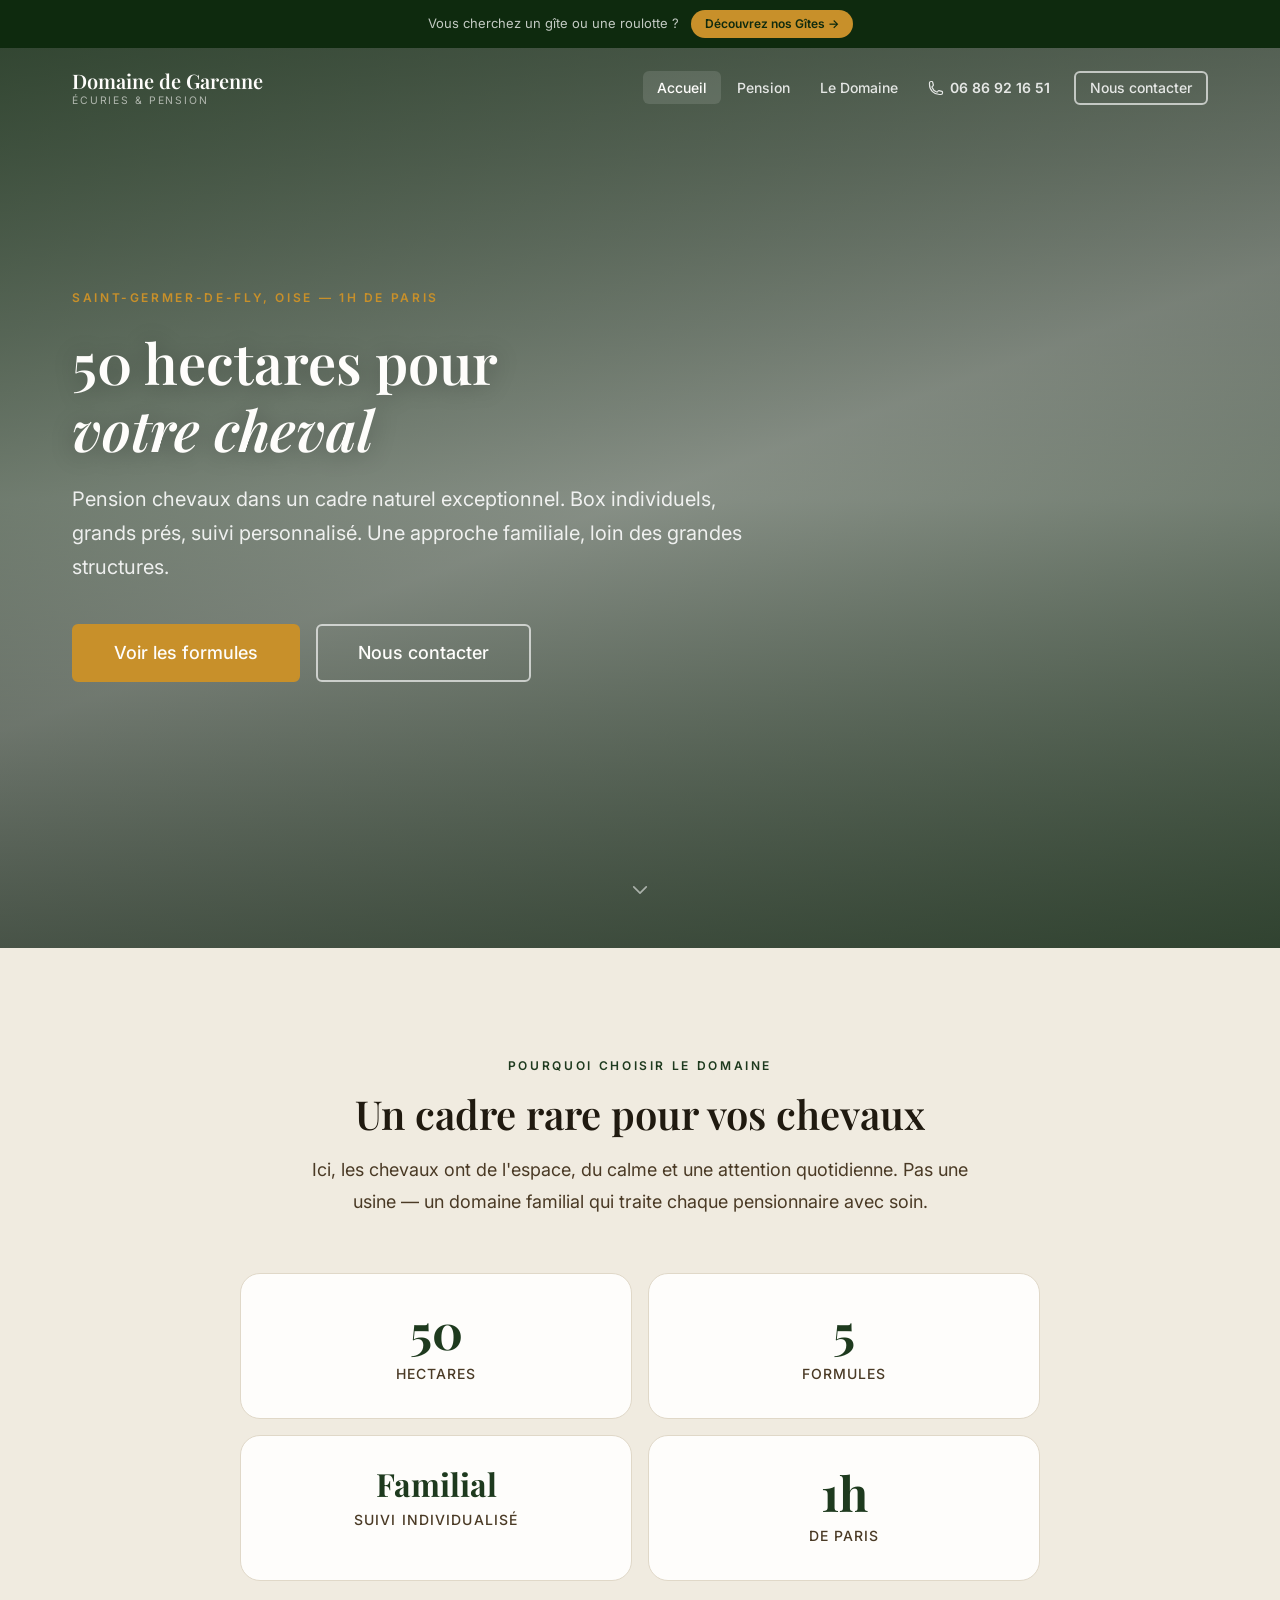
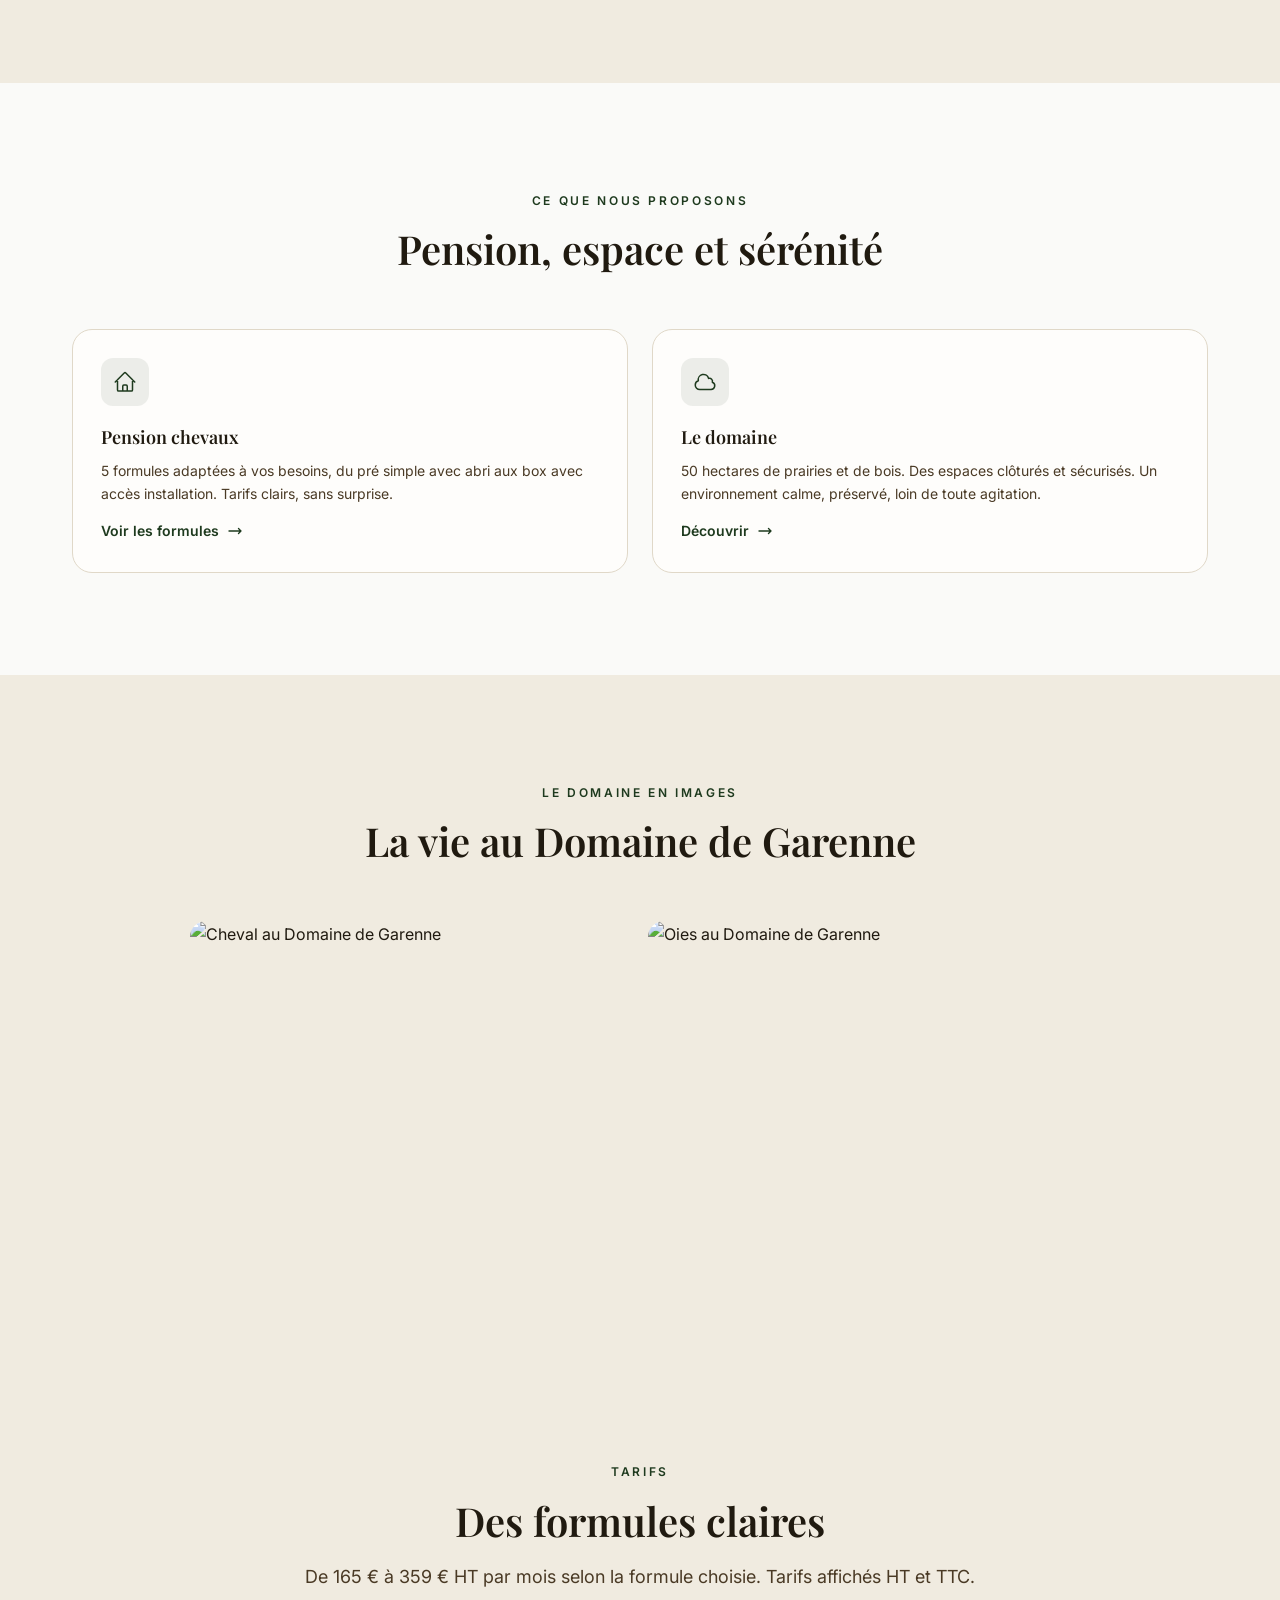
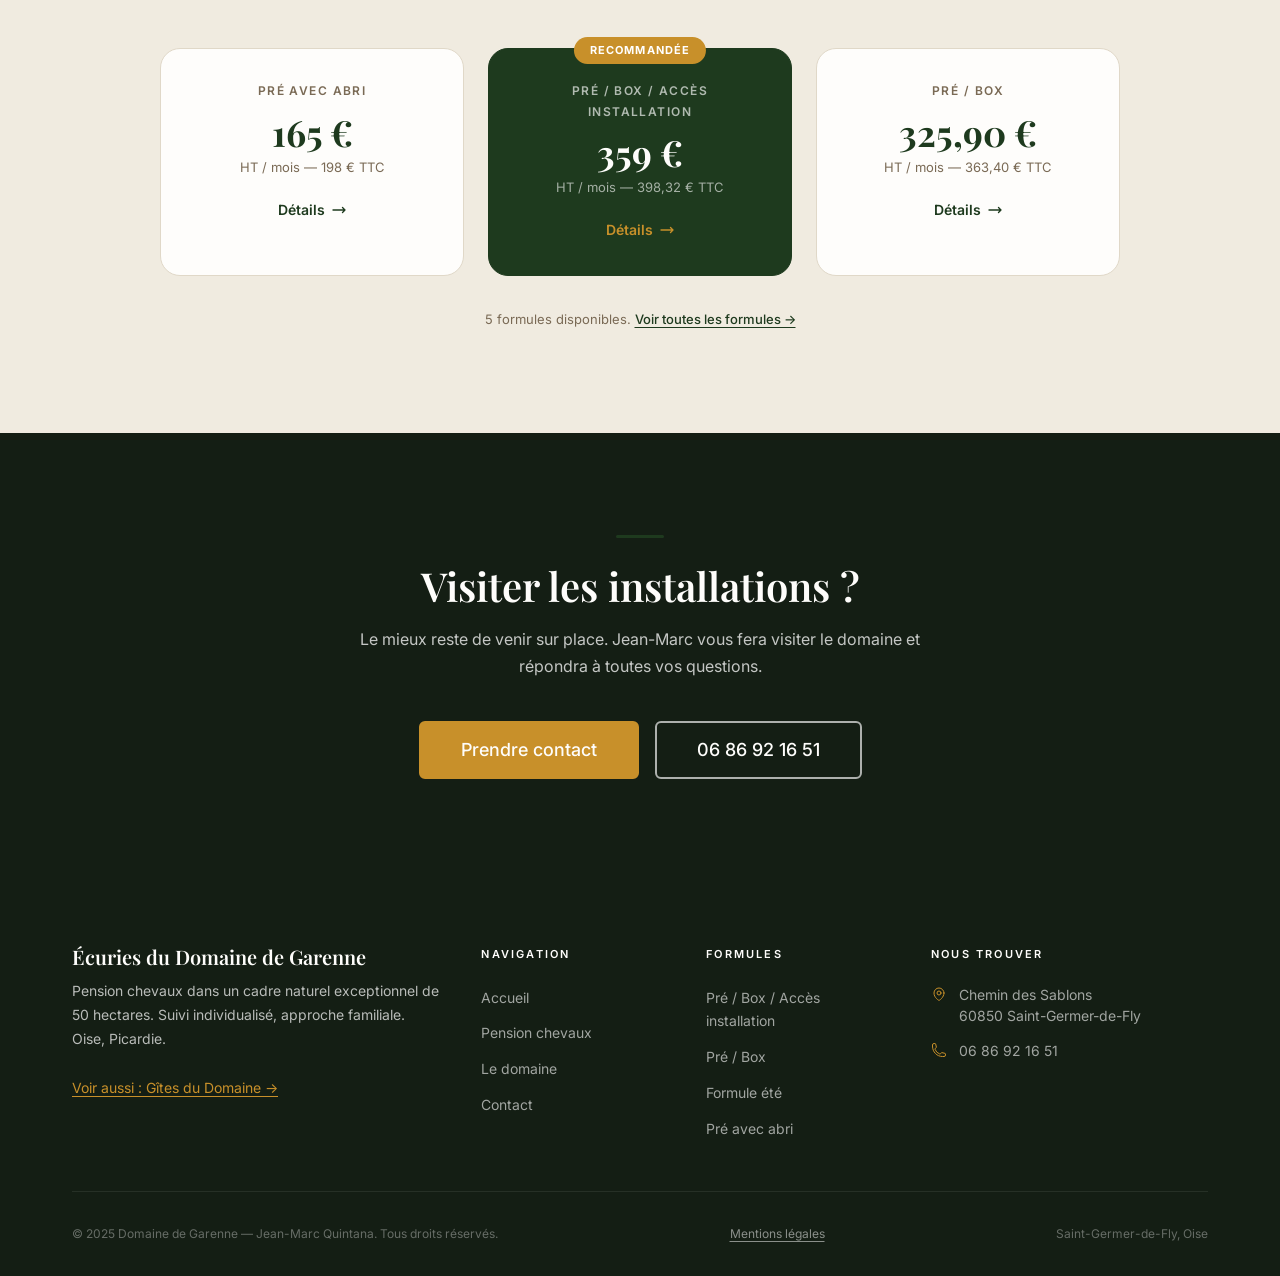
==== commit 1136f835: "fix(ecuries): suppression page activités, ajout téléphone header, refonte page domaine - Suppression" ====
--- a/sites/ecuries/index.html
+++ b/sites/ecuries/index.html
@@ -9,9 +9,18 @@
   <link rel="canonical" href="https://ecuries.domainedegarenne.com/">
 
   <meta property="og:type" content="website">
+  <meta property="og:locale" content="fr_FR">
+  <meta property="og:site_name" content="Écuries du Domaine de Garenne">
   <meta property="og:url" content="https://ecuries.domainedegarenne.com/">
   <meta property="og:title" content="Écuries du Domaine de Garenne — Pension chevaux, 50 hectares en Oise">
   <meta property="og:description" content="Pension chevaux dans un cadre exceptionnel. 50 hectares, suivi individualisé, approche familiale. Saint-Germer-de-Fly, entre Beauvais et Rouen.">
+  <meta property="og:image" content="https://image.jimcdn.com/app/cms/image/transf/none/path/s24de99a107f22e16/backgroundarea/i3a6f55a61ca5f85d/version/1564490510/image.jpg">
+  <meta property="og:image:alt" content="Écuries du Domaine de Garenne — vue du domaine">
+
+  <meta name="twitter:card" content="summary_large_image">
+  <meta name="twitter:title" content="Écuries du Domaine de Garenne — Pension chevaux en Oise">
+  <meta name="twitter:description" content="Pension chevaux dans 50 hectares de nature. Suivi individualisé. Saint-Germer-de-Fly, entre Beauvais et Rouen.">
+  <meta name="twitter:image" content="https://image.jimcdn.com/app/cms/image/transf/none/path/s24de99a107f22e16/backgroundarea/i3a6f55a61ca5f85d/version/1564490510/image.jpg">
 
   <script type="application/ld+json">
   {
@@ -34,16 +43,17 @@
   }
   </script>
 
-  <link rel="icon" type="image/svg+xml" href="data:image/svg+xml,<svg xmlns='http://www.w3.org/2000/svg' viewBox='0 0 100 100'><text y='.9em' font-size='90'>🐴</text></svg>">
+  <link rel="icon" type="image/svg+xml" href="/favicon.svg">
+  <link rel="apple-touch-icon" href="/favicon.svg">
   <link rel="preconnect" href="https://fonts.googleapis.com">
   <link rel="preconnect" href="https://fonts.gstatic.com" crossorigin>
   <link href="https://fonts.googleapis.com/css2?family=Playfair+Display:ital,wght@0,400;0,600;0,700;1,400;1,600&family=Inter:wght@300;400;500;600&display=swap" rel="stylesheet">
-  <link rel="stylesheet" href="css/styles.css">
+  <link rel="stylesheet" href="css/styles.css?v=2">
 </head>
 <body>
 
   <div class="top-banner">
-    <p>Vous cherchez un gîte ou une roulotte ? <a href="https://gites.domainedegarenne.com">Découvrez nos Gîtes →</a></p>
+    <p>Vous cherchez un gîte ou une roulotte ? <a href="https://www.domainedegarenne.com">Découvrez nos Gîtes →</a></p>
   </div>
 
   <header>
@@ -57,8 +67,8 @@
           <ul class="nav__links" role="list">
             <li><a href="index.html" class="nav__link" data-nav-link>Accueil</a></li>
             <li><a href="pension.html" class="nav__link" data-nav-link>Pension</a></li>
-            <li><a href="activites.html" class="nav__link" data-nav-link>Activités</a></li>
             <li><a href="domaine.html" class="nav__link" data-nav-link>Le Domaine</a></li>
+            <li><a href="tel:+33686921651" class="nav__link" style="display:inline-flex;align-items:center;gap:0.4rem;font-weight:600;"><svg xmlns="http://www.w3.org/2000/svg" fill="none" viewBox="0 0 24 24" stroke-width="1.8" stroke="currentColor" style="width:1rem;height:1rem;"><path stroke-linecap="round" stroke-linejoin="round" d="M2.25 6.75c0 8.284 6.716 15 15 15h2.25a2.25 2.25 0 0 0 2.25-2.25v-1.372c0-.516-.351-.966-.852-1.091l-4.423-1.106c-.44-.11-.902.055-1.173.417l-.97 1.293c-.282.376-.769.542-1.21.38a12.035 12.035 0 0 1-7.143-7.143c-.162-.441.004-.928.38-1.21l1.293-.97c.363-.271.527-.734.417-1.173L6.963 3.102a1.125 1.125 0 0 0-1.091-.852H4.5A2.25 2.25 0 0 0 2.25 4.5v2.25Z" /></svg>06 86 92 16 51</a></li>
             <li><a href="contact.html" class="nav__link nav__cta btn btn-outline-white btn-sm" data-nav-link>Nous contacter</a></li>
           </ul>
           
@@ -71,11 +81,10 @@
     <nav class="nav__mobile" aria-label="Menu mobile">
       <a href="index.html" class="nav__mobile-link">Accueil</a>
       <a href="pension.html" class="nav__mobile-link">Pension chevaux</a>
-      <a href="activites.html" class="nav__mobile-link">Activités</a>
       <a href="domaine.html" class="nav__mobile-link">Le Domaine</a>
       <a href="contact.html" class="nav__mobile-link">Contact</a>
       <p class="nav__mobile-phone"><a href="tel:+33686921651">06 86 92 16 51</a></p>
-      <p class="nav__mobile-sister">Nos gîtes : <a href="https://gites.domainedegarenne.com">gites.domainedegarenne.com</a></p>
+      <p class="nav__mobile-sister">Nos gîtes : <a href="https://www.domainedegarenne.com">domainedegarenne.com</a></p>
     </nav>
   </header>
 
@@ -146,7 +155,7 @@
           <h2 class="section-header__title">Pension, espace et sérénité</h2>
         </div>
 
-        <div class="grid-3">
+        <div class="grid-2">
           <a href="pension.html" class="feature reveal" style="text-decoration:none;">
             <div class="feature__icon">
               <svg xmlns="http://www.w3.org/2000/svg" fill="none" viewBox="0 0 24 24" stroke-width="1.5" stroke="currentColor"><path stroke-linecap="round" stroke-linejoin="round" d="M2.25 12 11.204 3.045c.44-.439 1.152-.439 1.591 0L21.75 12M4.5 9.75v10.125c0 .621.504 1.125 1.125 1.125H9.75v-4.875c0-.621.504-1.125 1.125-1.125h2.25c.621 0 1.125.504 1.125 1.125V21h4.125c.621 0 1.125-.504 1.125-1.125V9.75M8.25 21h8.25" /></svg>
@@ -168,17 +177,6 @@
               <span style="font-size:0.875rem;font-weight:600;color:var(--c-primary);display:inline-flex;align-items:center;gap:0.5rem;margin-top:0.875rem;">Découvrir <svg xmlns="http://www.w3.org/2000/svg" fill="none" viewBox="0 0 24 24" stroke-width="2" stroke="currentColor" style="width:1rem;height:1rem;"><path stroke-linecap="round" stroke-linejoin="round" d="M17.25 8.25 21 12m0 0-3.75 3.75M21 12H3" /></svg></span>
             </div>
           </a>
-
-          <a href="activites.html" class="feature reveal" style="text-decoration:none;">
-            <div class="feature__icon">
-              <svg xmlns="http://www.w3.org/2000/svg" fill="none" viewBox="0 0 24 24" stroke-width="1.5" stroke="currentColor"><path stroke-linecap="round" stroke-linejoin="round" d="M9 6.75V15m6-6v8.25m.503 3.498 4.875-2.437c.381-.19.622-.58.622-1.006V4.82c0-.836-.88-1.38-1.628-1.006l-3.869 1.934c-.317.159-.69.159-1.006 0L9.503 3.252a1.125 1.125 0 0 0-1.006 0L3.622 5.689C3.24 5.88 3 6.27 3 6.695V19.18c0 .836.88 1.38 1.628 1.006l3.869-1.934c.317-.159.69-.159 1.006 0l4.994 2.497c.317.158.69.158 1.006 0Z" /></svg>
-            </div>
-            <div>
-              <p class="feature__title">Activités équestres</p>
-              <p class="feature__text">Balades découverte, initiations ponctuelles sur le domaine. Et bientôt : stages week-end avec hébergement en gîte.</p>
-              <span style="font-size:0.875rem;font-weight:600;color:var(--c-primary);display:inline-flex;align-items:center;gap:0.5rem;margin-top:0.875rem;">En savoir plus <svg xmlns="http://www.w3.org/2000/svg" fill="none" viewBox="0 0 24 24" stroke-width="2" stroke="currentColor" style="width:1rem;height:1rem;"><path stroke-linecap="round" stroke-linejoin="round" d="M17.25 8.25 21 12m0 0-3.75 3.75M21 12H3" /></svg></span>
-            </div>
-          </a>
         </div>
       </div>
     </section>
@@ -270,14 +268,13 @@
         <div class="footer__brand">
           <h3>Écuries du Domaine de Garenne</h3>
           <p>Pension chevaux dans un cadre naturel exceptionnel de 50 hectares. Suivi individualisé, approche familiale. Oise, Picardie.</p>
-          <a href="https://gites.domainedegarenne.com" style="font-size:0.875rem;color:var(--c-accent);text-decoration:underline;text-underline-offset:3px;">Voir aussi : Gîtes du Domaine →</a>
+          <a href="https://www.domainedegarenne.com" style="font-size:0.875rem;color:var(--c-accent);text-decoration:underline;text-underline-offset:3px;">Voir aussi : Gîtes du Domaine →</a>
         </div>
         <div>
           <p class="footer__heading">Navigation</p>
           <nav class="footer__nav">
             <a href="index.html">Accueil</a>
             <a href="pension.html">Pension chevaux</a>
-            <a href="activites.html">Activités</a>
             <a href="domaine.html">Le domaine</a>
             <a href="contact.html">Contact</a>
           </nav>
@@ -313,6 +310,6 @@
     </div>
   </footer>
 
-  <script src="js/main.js"></script>
+  <script src="js/main.js?v=2"></script>
 </body>
 </html>
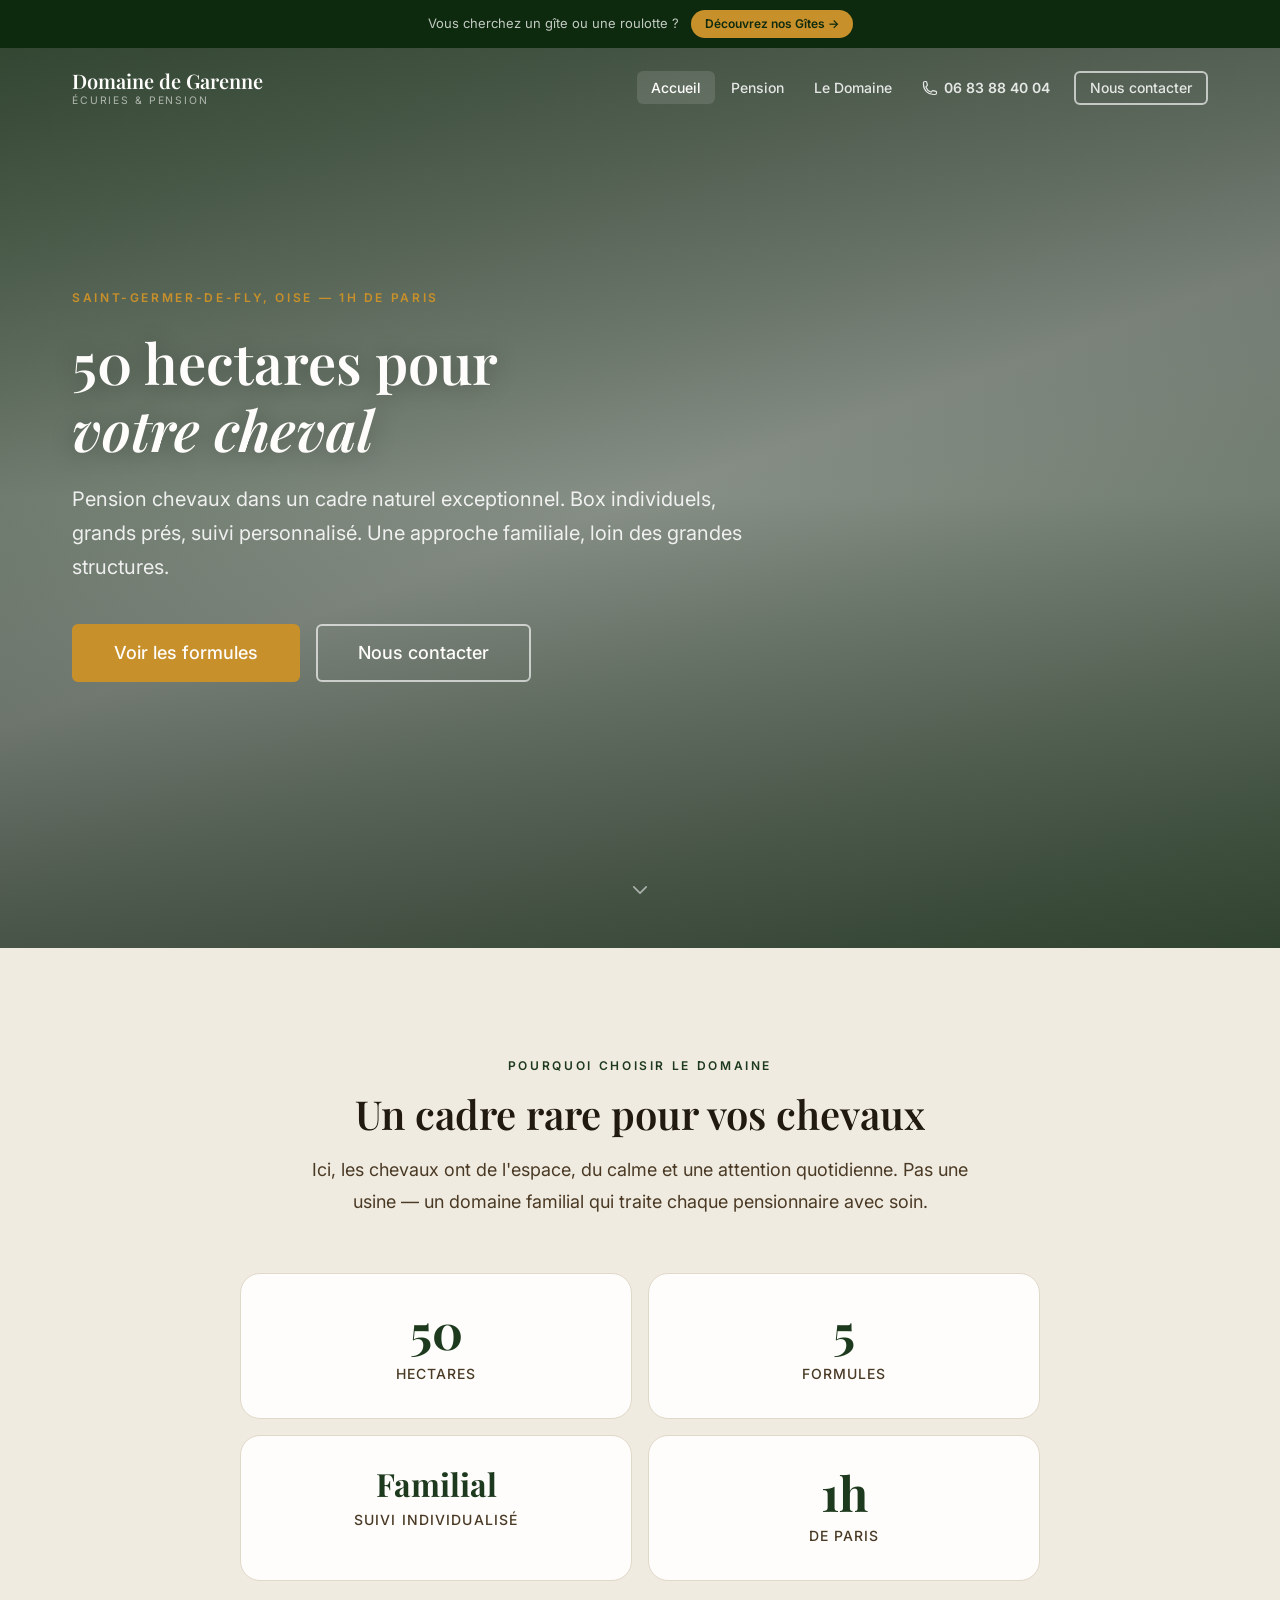
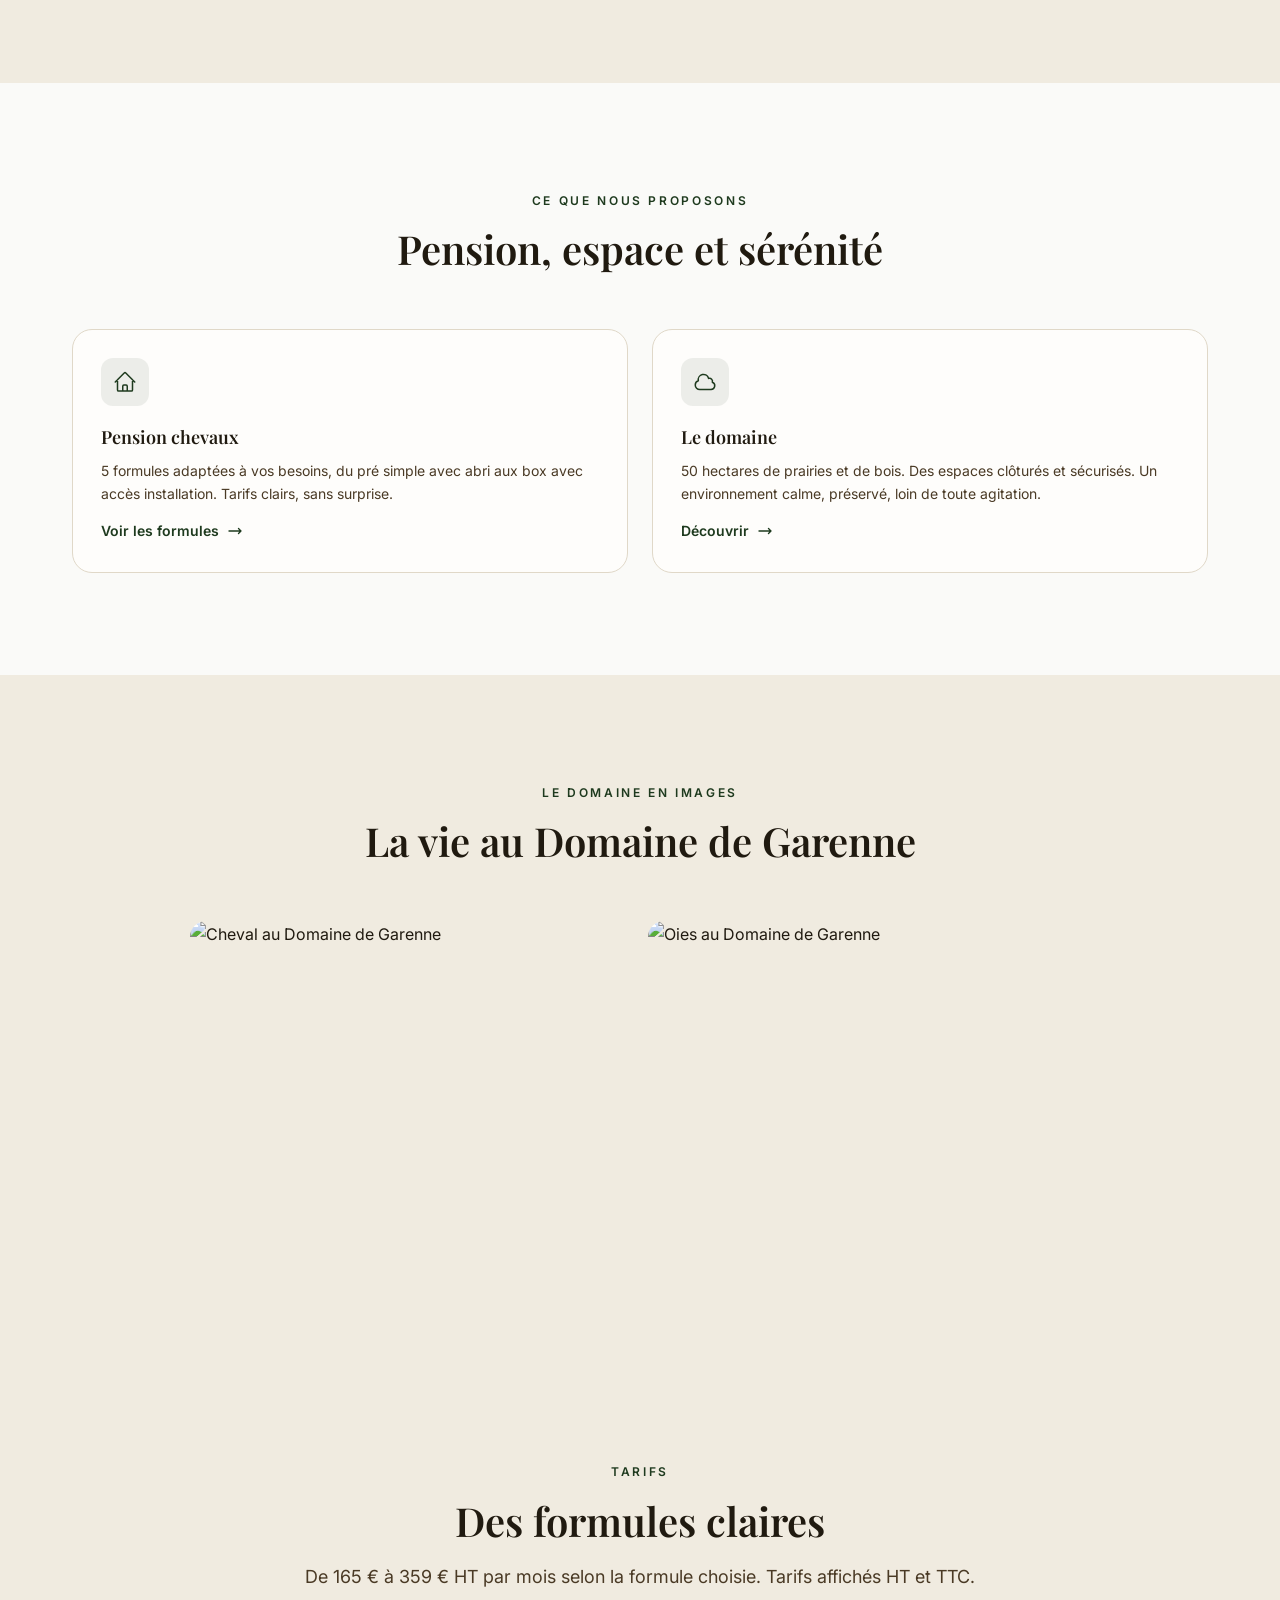
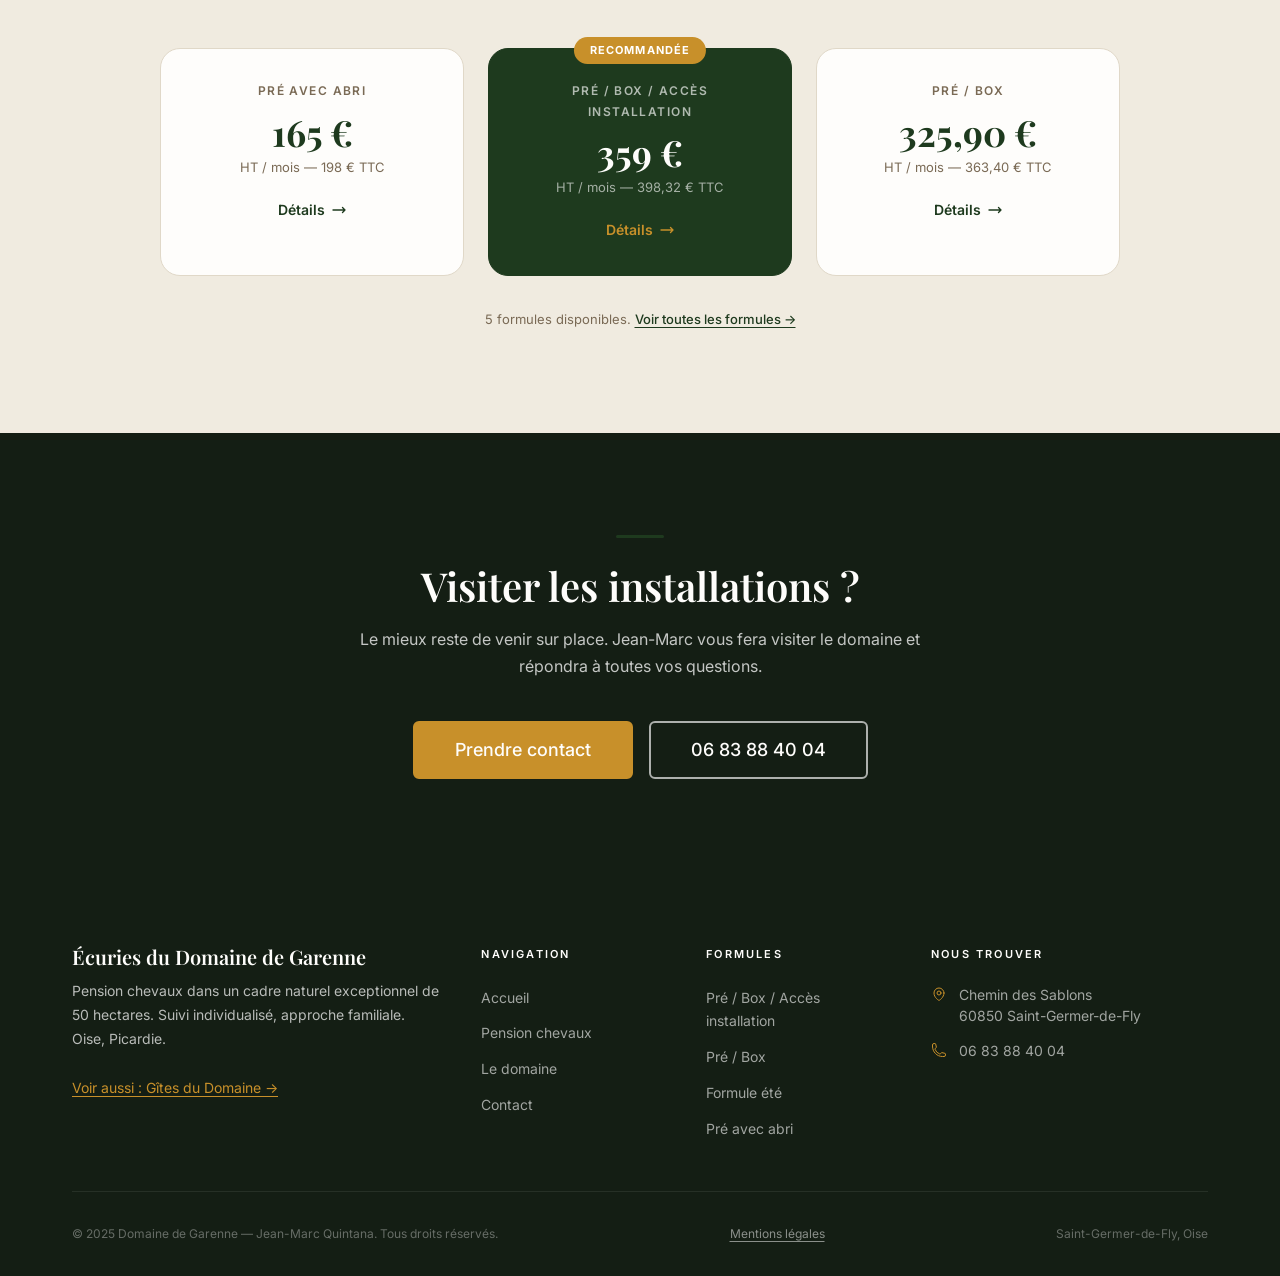
==== commit e76f0be2: "fix(gites+ecuries): suppressions sections groupes/pack, vélos contre caution, nouveau tel écuries Gî" ====
--- a/sites/ecuries/index.html
+++ b/sites/ecuries/index.html
@@ -29,7 +29,7 @@
     "name": "Écuries du Domaine de Garenne",
     "description": "Pension chevaux dans un cadre de 50 hectares en Picardie. Box individuels, grands prés, suivi personnalisé.",
     "url": "https://ecuries.domainedegarenne.com",
-    "telephone": "+33686921651",
+    "telephone": "+33683884004",
     "address": {
       "@type": "PostalAddress",
       "streetAddress": "Chemin des Sablons",
@@ -68,7 +68,7 @@
             <li><a href="index.html" class="nav__link" data-nav-link>Accueil</a></li>
             <li><a href="pension.html" class="nav__link" data-nav-link>Pension</a></li>
             <li><a href="domaine.html" class="nav__link" data-nav-link>Le Domaine</a></li>
-            <li><a href="tel:+33686921651" class="nav__link" style="display:inline-flex;align-items:center;gap:0.4rem;font-weight:600;"><svg xmlns="http://www.w3.org/2000/svg" fill="none" viewBox="0 0 24 24" stroke-width="1.8" stroke="currentColor" style="width:1rem;height:1rem;"><path stroke-linecap="round" stroke-linejoin="round" d="M2.25 6.75c0 8.284 6.716 15 15 15h2.25a2.25 2.25 0 0 0 2.25-2.25v-1.372c0-.516-.351-.966-.852-1.091l-4.423-1.106c-.44-.11-.902.055-1.173.417l-.97 1.293c-.282.376-.769.542-1.21.38a12.035 12.035 0 0 1-7.143-7.143c-.162-.441.004-.928.38-1.21l1.293-.97c.363-.271.527-.734.417-1.173L6.963 3.102a1.125 1.125 0 0 0-1.091-.852H4.5A2.25 2.25 0 0 0 2.25 4.5v2.25Z" /></svg>06 86 92 16 51</a></li>
+            <li><a href="tel:+33683884004" class="nav__link" style="display:inline-flex;align-items:center;gap:0.4rem;font-weight:600;"><svg xmlns="http://www.w3.org/2000/svg" fill="none" viewBox="0 0 24 24" stroke-width="1.8" stroke="currentColor" style="width:1rem;height:1rem;"><path stroke-linecap="round" stroke-linejoin="round" d="M2.25 6.75c0 8.284 6.716 15 15 15h2.25a2.25 2.25 0 0 0 2.25-2.25v-1.372c0-.516-.351-.966-.852-1.091l-4.423-1.106c-.44-.11-.902.055-1.173.417l-.97 1.293c-.282.376-.769.542-1.21.38a12.035 12.035 0 0 1-7.143-7.143c-.162-.441.004-.928.38-1.21l1.293-.97c.363-.271.527-.734.417-1.173L6.963 3.102a1.125 1.125 0 0 0-1.091-.852H4.5A2.25 2.25 0 0 0 2.25 4.5v2.25Z" /></svg>06 83 88 40 04</a></li>
             <li><a href="contact.html" class="nav__link nav__cta btn btn-outline-white btn-sm" data-nav-link>Nous contacter</a></li>
           </ul>
           
@@ -83,7 +83,7 @@
       <a href="pension.html" class="nav__mobile-link">Pension chevaux</a>
       <a href="domaine.html" class="nav__mobile-link">Le Domaine</a>
       <a href="contact.html" class="nav__mobile-link">Contact</a>
-      <p class="nav__mobile-phone"><a href="tel:+33686921651">06 86 92 16 51</a></p>
+      <p class="nav__mobile-phone"><a href="tel:+33683884004">06 83 88 40 04</a></p>
       <p class="nav__mobile-sister">Nos gîtes : <a href="https://www.domainedegarenne.com">domainedegarenne.com</a></p>
     </nav>
   </header>
@@ -254,7 +254,7 @@
           </p>
           <div style="display:flex;flex-wrap:wrap;gap:1rem;justify-content:center;">
             <a href="contact.html" class="btn btn-accent btn-lg">Prendre contact</a>
-            <a href="tel:+33686921651" class="btn btn-outline-white btn-lg">06 86 92 16 51</a>
+            <a href="tel:+33683884004" class="btn btn-outline-white btn-lg">06 83 88 40 04</a>
           </div>
         </div>
       </div>
@@ -297,7 +297,7 @@
             </p>
             <p class="footer__contact-item">
               <svg xmlns="http://www.w3.org/2000/svg" fill="none" viewBox="0 0 24 24" stroke-width="1.5" stroke="currentColor"><path stroke-linecap="round" stroke-linejoin="round" d="M2.25 6.75c0 8.284 6.716 15 15 15h2.25a2.25 2.25 0 0 0 2.25-2.25v-1.372c0-.516-.351-.966-.852-1.091l-4.423-1.106c-.44-.11-.902.055-1.173.417l-.97 1.293c-.282.376-.769.542-1.21.38a12.035 12.035 0 0 1-7.143-7.143c-.162-.441.004-.928.38-1.21l1.293-.97c.363-.271.527-.734.417-1.173L6.963 3.102a1.125 1.125 0 0 0-1.091-.852H4.5A2.25 2.25 0 0 0 2.25 4.5v2.25Z" /></svg>
-              <a href="tel:+33686921651">06 86 92 16 51</a>
+              <a href="tel:+33683884004">06 83 88 40 04</a>
             </p>
           </address>
         </div>
